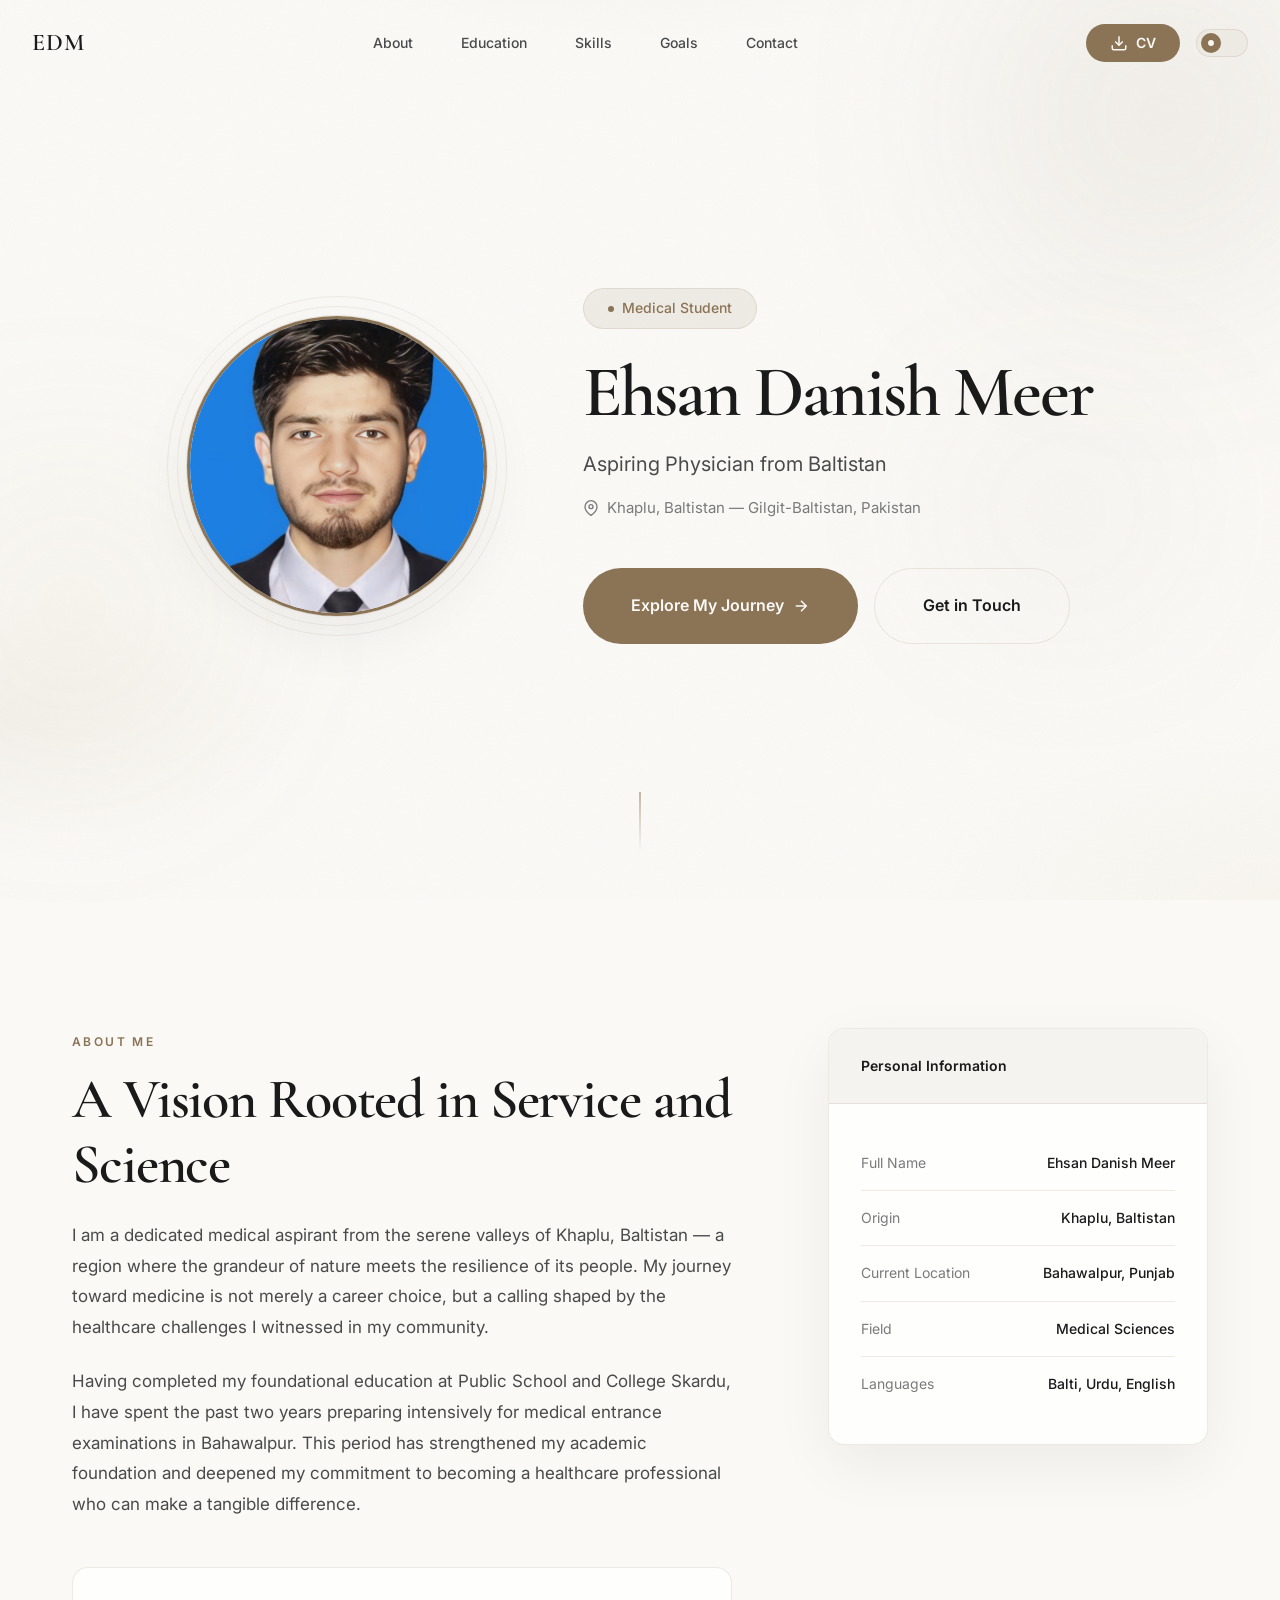
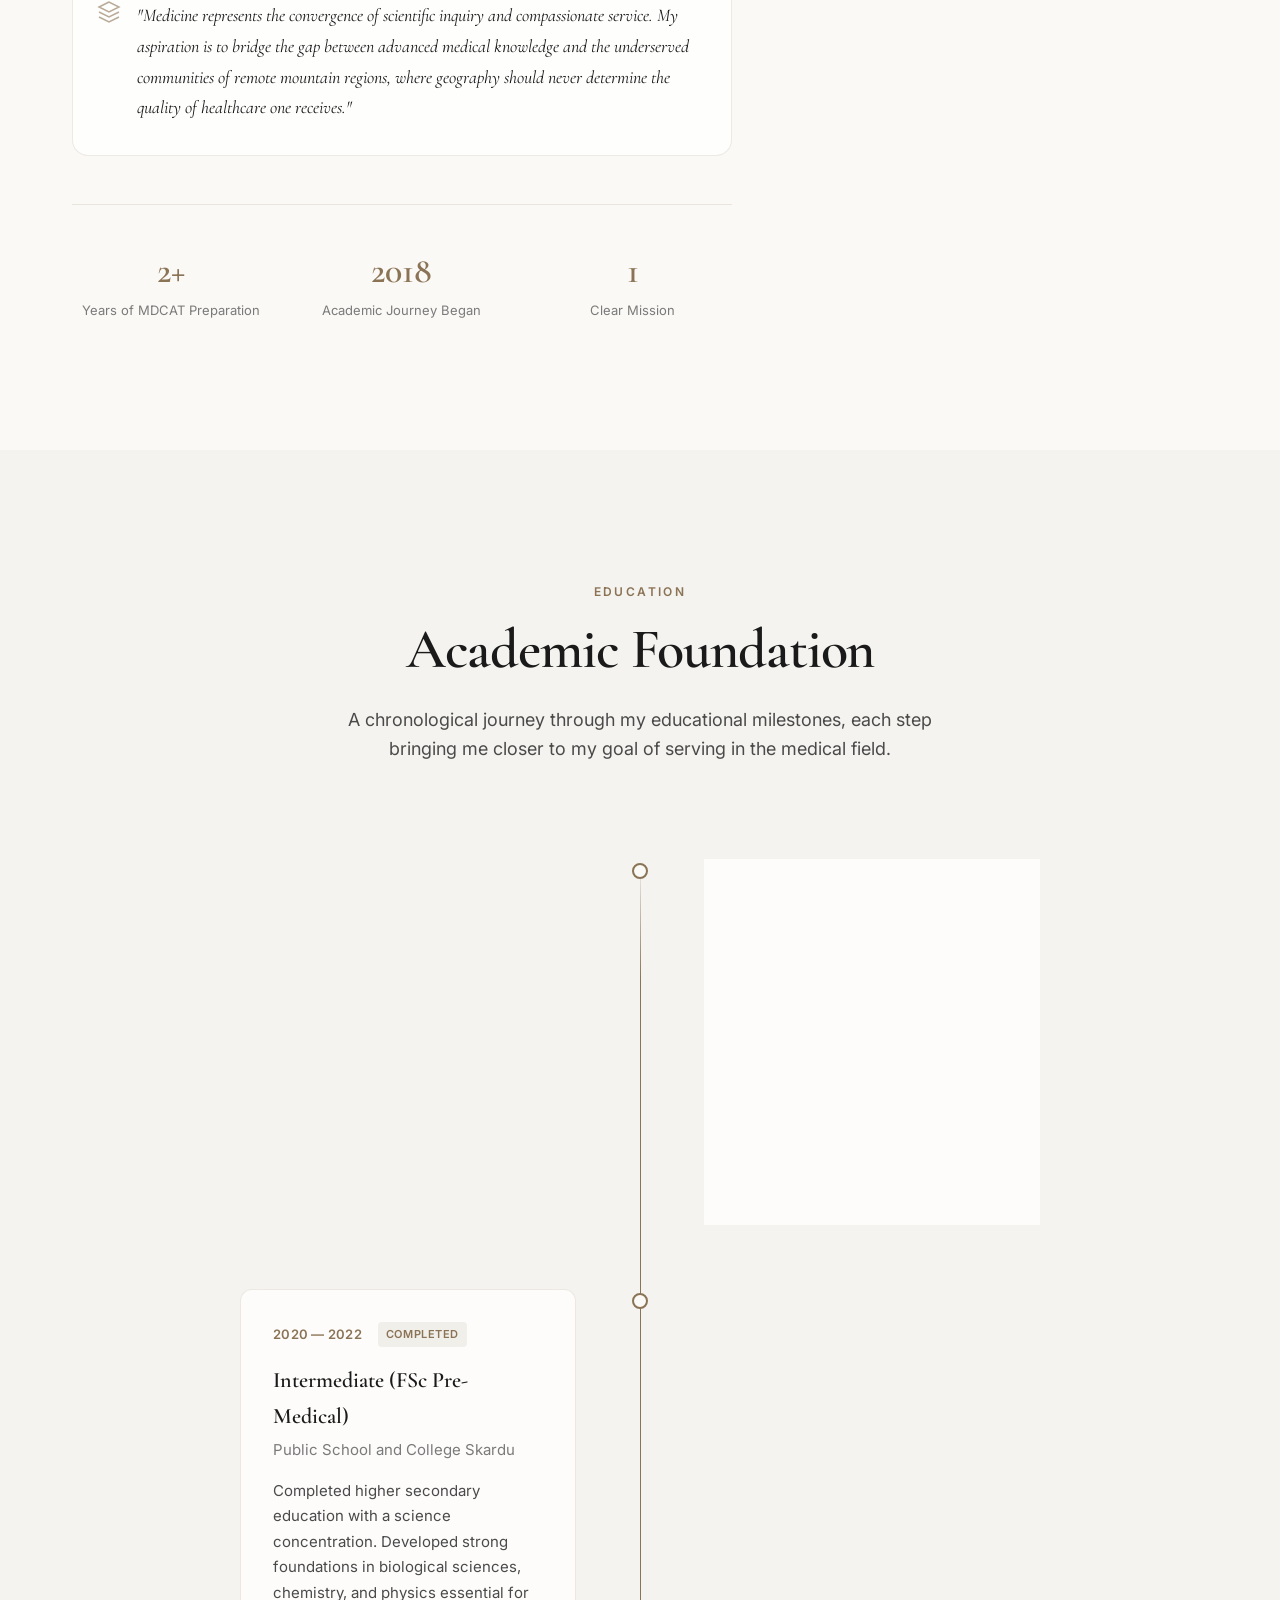
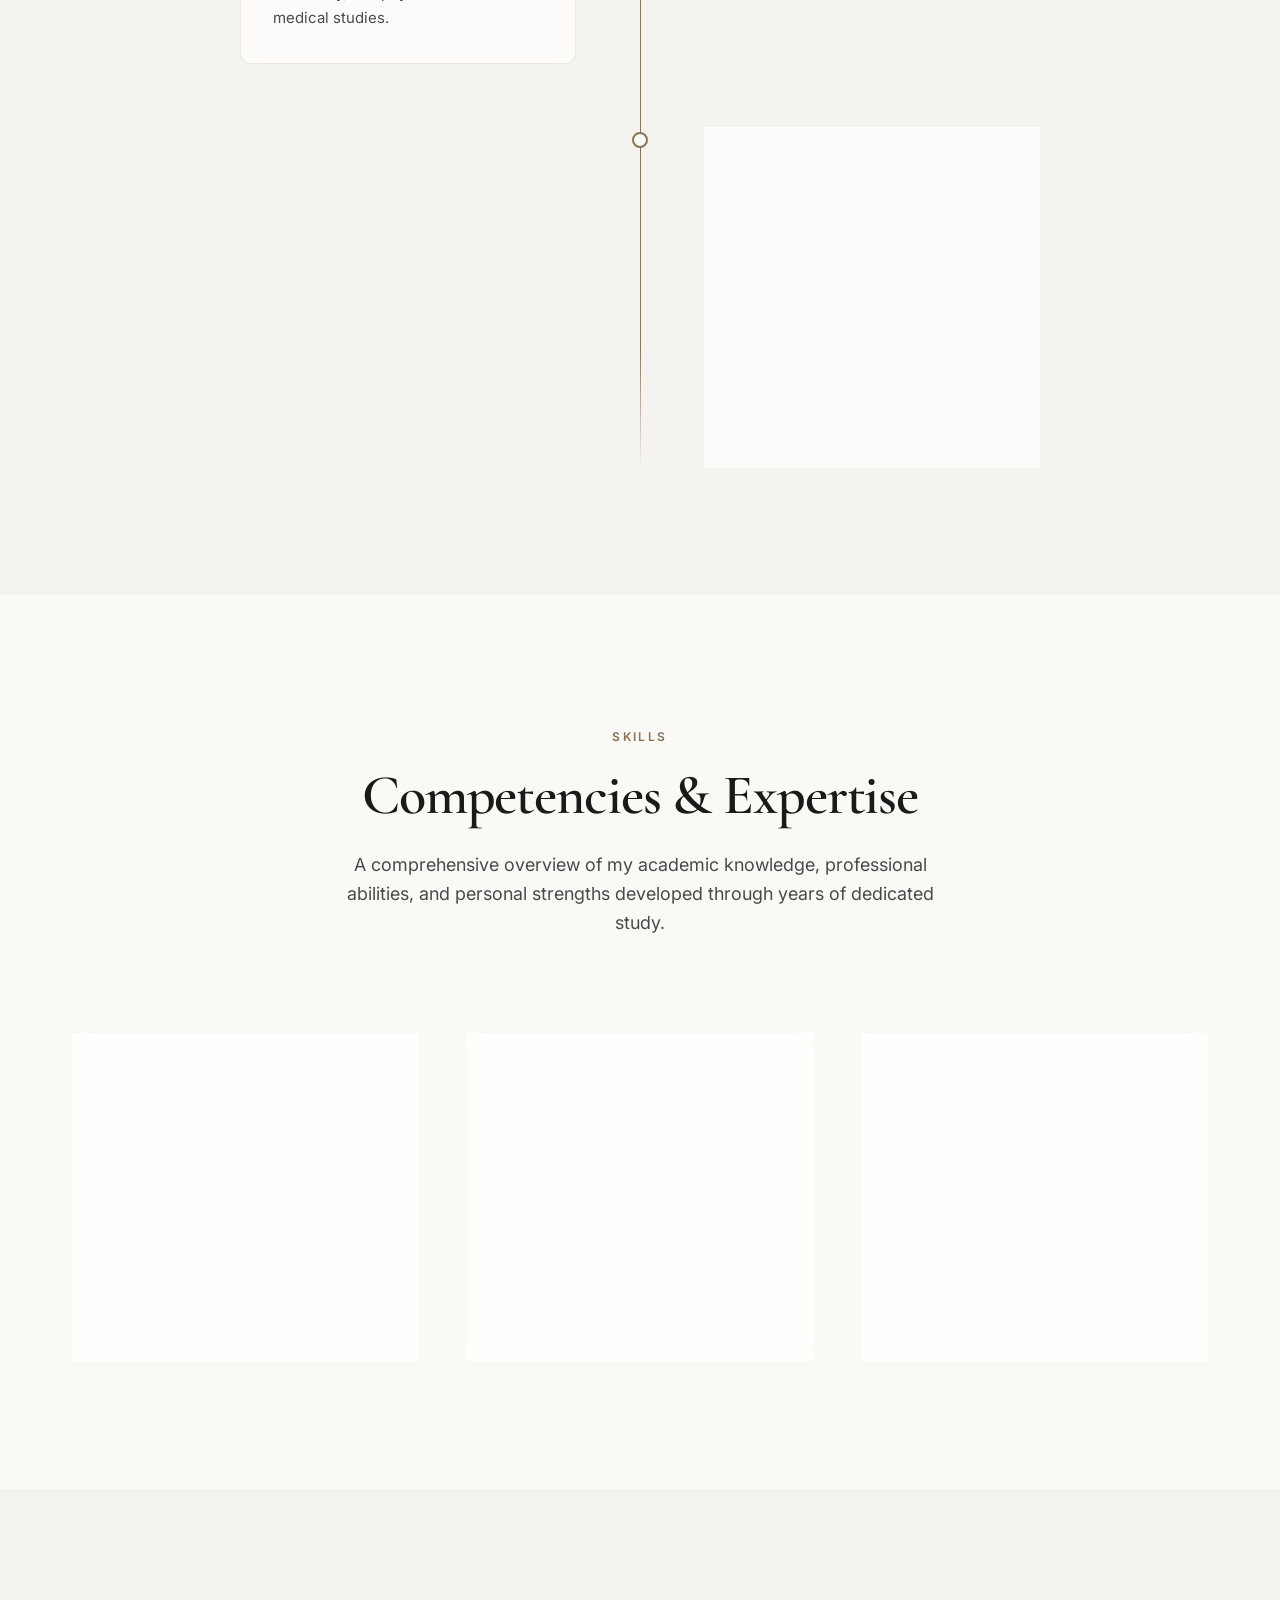
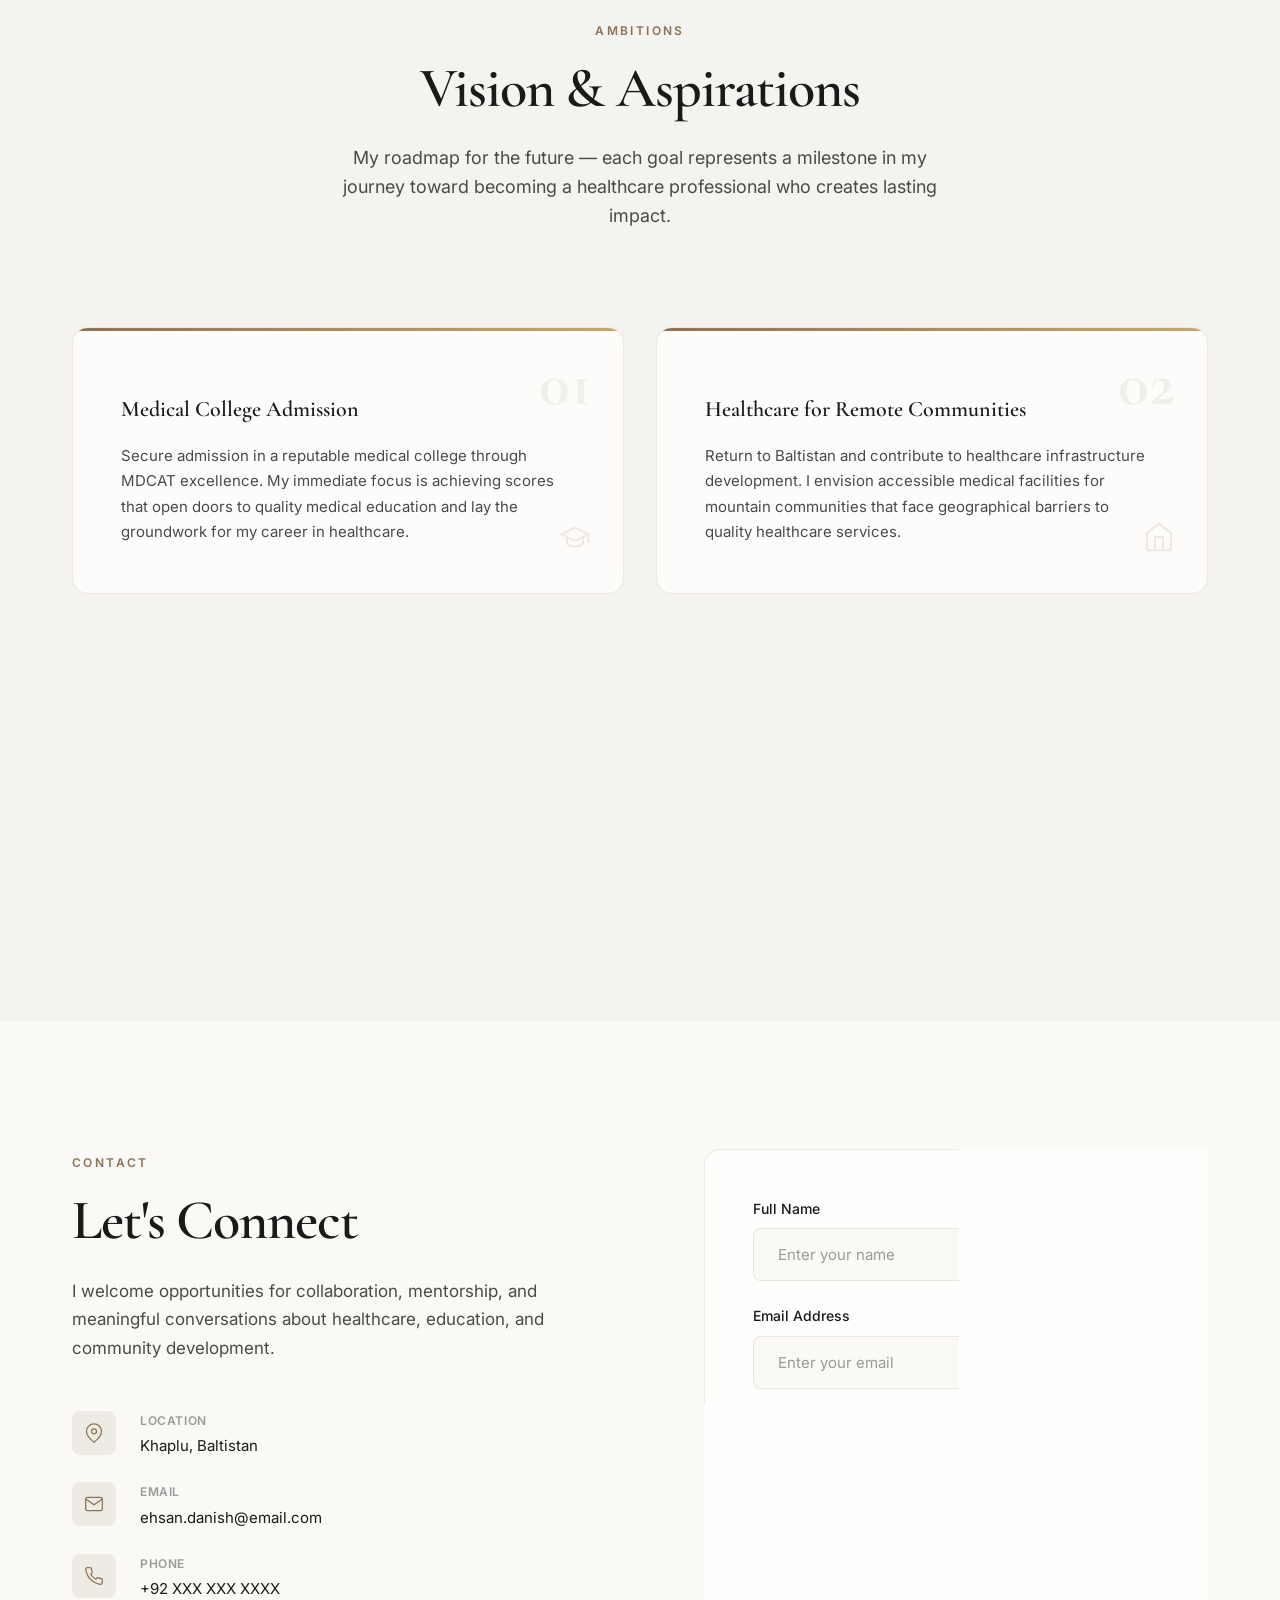
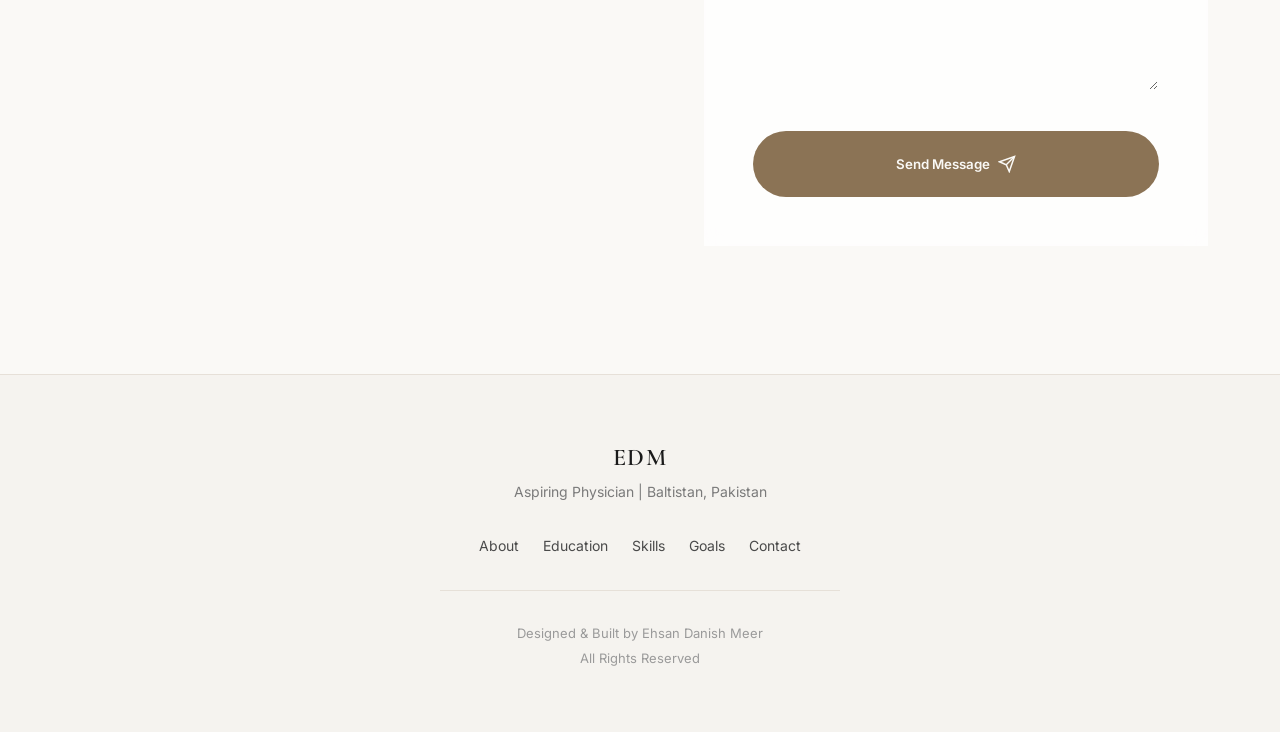
==== index.html @ 880014e5 "first commit" ====
<!DOCTYPE html>
<html lang="en">
<head>
    <meta charset="UTF-8">
    <meta name="viewport" content="width=device-width, initial-scale=1.0">
    <title>Ehsan Danish Meer | Medical Student Portfolio</title>
    <meta name="description" content="Portfolio of Ehsan Danish Meer - Medical Student from Baltistan pursuing excellence in healthcare education.">
    <link rel="preconnect" href="https://fonts.googleapis.com">
    <link rel="preconnect" href="https://fonts.gstatic.com" crossorigin>
    <link href="https://fonts.googleapis.com/css2?family=Cormorant+Garamond:ital,wght@0,400;0,500;0,600;0,700;1,400&family=Inter:wght@300;400;500;600;700&display=swap" rel="stylesheet">
    <link rel="stylesheet" href="styles.css">
</head>
<body>
    <!-- Background Layers -->
    <div class="background-container">
        <div class="pearl-gradient"></div>
        <div class="orb orb-1"></div>
        <div class="orb orb-2"></div>
        <div class="orb orb-3"></div>
        <div class="noise-overlay"></div>
    </div>

    <!-- Navigation -->
    <nav class="navbar" id="navbar">
        <div class="nav-container">
            <a href="#hero" class="nav-logo">
                <span class="logo-text">EDM</span>
            </a>
            <div class="nav-menu" id="navMenu">
                <a href="#about" class="nav-link">About</a>
                <a href="#education" class="nav-link">Education</a>
                <a href="#skills" class="nav-link">Skills</a>
                <a href="#goals" class="nav-link">Goals</a>
                <a href="#contact" class="nav-link">Contact</a>
            </div>
            <div class="nav-actions">
                <a href="cv.pdf" class="btn-download" download>
                    <svg width="18" height="18" viewBox="0 0 24 24" fill="none" stroke="currentColor" stroke-width="2">
                        <path d="M21 15v4a2 2 0 0 1-2 2H5a2 2 0 0 1-2-2v-4"/>
                        <polyline points="7 10 12 15 17 10"/>
                        <line x1="12" y1="15" x2="12" y2="3"/>
                    </svg>
                    <span>CV</span>
                </a>
                <button class="theme-toggle" id="themeToggle" aria-label="Toggle theme">
                    <span class="toggle-track">
                        <span class="toggle-thumb">
                            <svg class="sun-icon" width="14" height="14" viewBox="0 0 24 24" fill="currentColor">
                                <circle cx="12" cy="12" r="5"/>
                                <path d="M12 1v2M12 21v2M4.22 4.22l1.42 1.42M18.36 18.36l1.42 1.42M1 12h2M21 12h2M4.22 19.78l1.42-1.42M18.36 5.64l1.42-1.42"/>
                            </svg>
                            <svg class="moon-icon" width="14" height="14" viewBox="0 0 24 24" fill="currentColor">
                                <path d="M21 12.79A9 9 0 1 1 11.21 3 7 7 0 0 0 21 12.79z"/>
                            </svg>
                        </span>
                    </span>
                </button>
                <button class="hamburger" id="hamburger" aria-label="Open menu">
                    <span class="hamburger-line"></span>
                    <span class="hamburger-line"></span>
                    <span class="hamburger-line"></span>
                </button>
            </div>
        </div>
    </nav>

    <!-- Mobile Menu -->
    <div class="mobile-menu" id="mobileMenu">
        <div class="mobile-menu-content">
            <a href="#about" class="mobile-link">About</a>
            <a href="#education" class="mobile-link">Education</a>
            <a href="#skills" class="mobile-link">Skills</a>
            <a href="#goals" class="mobile-link">Goals</a>
            <a href="#contact" class="mobile-link">Contact</a>
            <a href="cv.pdf" class="btn-download-mobile" download>Download CV</a>
        </div>
    </div>

    <!-- Main Content -->
    <main>
        <!-- Hero Section -->
        <section class="hero" id="hero">
            <div class="hero-container">
                <div class="hero-profile reveal">
                    <div class="profile-frame">
                        <div class="profile-image">
                            <div class="profile-placeholder">
                                <span class="profile-initials"><img src="./profile-photo.jpeg" alt=""></span>
                            </div>
                        </div>
                        <div class="profile-ring"></div>
                        <div class="profile-ring delay"></div>
                    </div>
                </div>
                <div class="hero-content">
                    <div class="hero-badge reveal">
                        <span class="badge-dot"></span>
                        Medical Student
                    </div>
                    <h1 class="hero-title reveal">
                        Ehsan Danish Meer
                    </h1>
                    <p class="hero-subtitle reveal">
                        Aspiring Physician from Baltistan
                    </p>
                    <p class="hero-location reveal">
                        <svg width="16" height="16" viewBox="0 0 24 24" fill="none" stroke="currentColor" stroke-width="2">
                            <path d="M21 10c0 7-9 13-9 13s-9-6-9-13a9 9 0 0 1 18 0z"/>
                            <circle cx="12" cy="10" r="3"/>
                        </svg>
                        Khaplu, Baltistan — Gilgit-Baltistan, Pakistan
                    </p>
                    <div class="hero-actions reveal">
                        <a href="#about" class="btn-primary">
                            Explore My Journey
                            <svg width="18" height="18" viewBox="0 0 24 24" fill="none" stroke="currentColor" stroke-width="2">
                                <path d="M5 12h14M12 5l7 7-7 7"/>
                            </svg>
                        </a>
                        <a href="#contact" class="btn-secondary">Get in Touch</a>
                    </div>
                </div>
            </div>
            <div class="scroll-indicator">
                <div class="scroll-line"></div>
            </div>
        </section>

        <!-- About Section -->
        <section class="about" id="about">
            <div class="container">
                <div class="about-grid">
                    <div class="about-content reveal">
                        <span class="section-label">About Me</span>
                        <h2 class="section-title">A Vision Rooted in Service and Science</h2>
                        <div class="about-text">
                            <p>I am a dedicated medical aspirant from the serene valleys of Khaplu, Baltistan — a region where the grandeur of nature meets the resilience of its people. My journey toward medicine is not merely a career choice, but a calling shaped by the healthcare challenges I witnessed in my community.</p>
                            <p>Having completed my foundational education at Public School and College Skardu, I have spent the past two years preparing intensively for medical entrance examinations in Bahawalpur. This period has strengthened my academic foundation and deepened my commitment to becoming a healthcare professional who can make a tangible difference.</p>
                        </div>
                        <!-- Academic Statement -->
                        <div class="academic-statement reveal">
                            <div class="statement-icon">
                                <svg width="24" height="24" viewBox="0 0 24 24" fill="none" stroke="currentColor" stroke-width="1.5">
                                    <path d="M12 2L2 7l10 5 10-5-10-5z"/>
                                    <path d="M2 17l10 5 10-5"/>
                                    <path d="M2 12l10 5 10-5"/>
                                </svg>
                            </div>
                            <blockquote>
                                "Medicine represents the convergence of scientific inquiry and compassionate service. My aspiration is to bridge the gap between advanced medical knowledge and the underserved communities of remote mountain regions, where geography should never determine the quality of healthcare one receives."
                            </blockquote>
                        </div>
                        <div class="stats-grid reveal">
                            <div class="stat-item">
                                <span class="stat-number">2+</span>
                                <span class="stat-label">Years of MDCAT Preparation</span>
                            </div>
                            <div class="stat-item">
                                <span class="stat-number">2018</span>
                                <span class="stat-label">Academic Journey Began</span>
                            </div>
                            <div class="stat-item">
                                <span class="stat-number">1</span>
                                <span class="stat-label">Clear Mission</span>
                            </div>
                        </div>
                    </div>
                    <div class="about-visual reveal">
                        <div class="visual-card">
                            <div class="card-header">
                                <span class="card-title">Personal Information</span>
                            </div>
                            <div class="card-body">
                                <div class="info-row">
                                    <span class="info-label">Full Name</span>
                                    <span class="info-value">Ehsan Danish Meer</span>
                                </div>
                                <div class="info-row">
                                    <span class="info-label">Origin</span>
                                    <span class="info-value">Khaplu, Baltistan</span>
                                </div>
                                <div class="info-row">
                                    <span class="info-label">Current Location</span>
                                    <span class="info-value">Bahawalpur, Punjab</span>
                                </div>
                                <div class="info-row">
                                    <span class="info-label">Field</span>
                                    <span class="info-value">Medical Sciences</span>
                                </div>
                                <div class="info-row">
                                    <span class="info-label">Languages</span>
                                    <span class="info-value">Balti, Urdu, English</span>
                                </div>
                            </div>
                        </div>
                    </div>
                </div>
            </div>
        </section>

        <!-- Education Section -->
        <section class="education" id="education">
            <div class="container">
                <div class="section-header reveal">
                    <span class="section-label">Education</span>
                    <h2 class="section-title">Academic Foundation</h2>
                    <p class="section-desc">A chronological journey through my educational milestones, each step bringing me closer to my goal of serving in the medical field.</p>
                </div>
                <div class="timeline">
                    <div class="timeline-line"></div>
                    
                    <div class="timeline-item reveal" data-index="0">
                        <div class="timeline-marker"></div>
                        <div class="timeline-content">
                            <div class="timeline-header">
                                <span class="timeline-year">2022 — Present</span>
                                <span class="timeline-status current">In Progress</span>
                            </div>
                            <h3 class="timeline-title">MDCAT Preparation</h3>
                            <p class="timeline-institution">Bahawalpur, Punjab</p>
                            <p class="timeline-desc">Devoted to rigorous preparation for the Medical and Dental College Admission Test. Focused on mastering Biology, Chemistry, Physics, and English to secure admission in a reputable medical institution.</p>
                        </div>
                    </div>
                    
                    <div class="timeline-item reveal" data-index="1">
                        <div class="timeline-marker"></div>
                        <div class="timeline-content">
                            <div class="timeline-header">
                                <span class="timeline-year">2020 — 2022</span>
                                <span class="timeline-status">Completed</span>
                            </div>
                            <h3 class="timeline-title">Intermediate (FSc Pre-Medical)</h3>
                            <p class="timeline-institution">Public School and College Skardu</p>
                            <p class="timeline-desc">Completed higher secondary education with a science concentration. Developed strong foundations in biological sciences, chemistry, and physics essential for medical studies.</p>
                        </div>
                    </div>
                    
                    <div class="timeline-item reveal" data-index="2">
                        <div class="timeline-marker"></div>
                        <div class="timeline-content">
                            <div class="timeline-header">
                                <span class="timeline-year">2018 — 2020</span>
                                <span class="timeline-status">Completed</span>
                            </div>
                            <h3 class="timeline-title">Matriculation (SSC Science)</h3>
                            <p class="timeline-institution">Public School and College Skardu</p>
                            <p class="timeline-desc">Completed secondary education with distinction in science subjects. This period marked the beginning of my passion for medical sciences, inspired by the unique healthcare landscape of my homeland.</p>
                        </div>
                    </div>
                </div>
            </div>
        </section>

        <!-- Skills Section -->
        <section class="skills" id="skills">
            <div class="container">
                <div class="section-header reveal">
                    <span class="section-label">Skills</span>
                    <h2 class="section-title">Competencies & Expertise</h2>
                    <p class="section-desc">A comprehensive overview of my academic knowledge, professional abilities, and personal strengths developed through years of dedicated study.</p>
                </div>
                
                <div class="skills-grid">
                    <div class="skill-category reveal">
                        <h3 class="category-title">
                            <span class="category-icon">
                                <svg width="20" height="20" viewBox="0 0 24 24" fill="none" stroke="currentColor" stroke-width="1.5">
                                    <path d="M22 12h-4l-3 9L9 3l-3 9H2"/>
                                </svg>
                            </span>
                            Medical Sciences
                        </h3>
                        <div class="skill-list">
                            <div class="skill-item">
                                <div class="skill-header">
                                    <span class="skill-name">Biology & Life Sciences</span>
                                    <span class="skill-percent">92%</span>
                                </div>
                                <div class="skill-bar">
                                    <div class="skill-progress" data-progress="92"></div>
                                </div>
                            </div>
                            <div class="skill-item">
                                <div class="skill-header">
                                    <span class="skill-name">Chemistry (Organic & Inorganic)</span>
                                    <span class="skill-percent">88%</span>
                                </div>
                                <div class="skill-bar">
                                    <div class="skill-progress" data-progress="88"></div>
                                </div>
                            </div>
                            <div class="skill-item">
                                <div class="skill-header">
                                    <span class="skill-name">Physics Fundamentals</span>
                                    <span class="skill-percent">82%</span>
                                </div>
                                <div class="skill-bar">
                                    <div class="skill-progress" data-progress="82"></div>
                                </div>
                            </div>
                        </div>
                    </div>
                    
                    <div class="skill-category reveal">
                        <h3 class="category-title">
                            <span class="category-icon">
                                <svg width="20" height="20" viewBox="0 0 24 24" fill="none" stroke="currentColor" stroke-width="1.5">
                                    <circle cx="12" cy="12" r="10"/>
                                    <path d="M12 6v6l4 2"/>
                                </svg>
                            </span>
                            Professional Skills
                        </h3>
                        <div class="skill-list">
                            <div class="skill-item">
                                <div class="skill-header">
                                    <span class="skill-name">Critical Thinking & Analysis</span>
                                    <span class="skill-percent">95%</span>
                                </div>
                                <div class="skill-bar">
                                    <div class="skill-progress" data-progress="95"></div>
                                </div>
                            </div>
                            <div class="skill-item">
                                <div class="skill-header">
                                    <span class="skill-name">Problem Solving</span>
                                    <span class="skill-percent">90%</span>
                                </div>
                                <div class="skill-bar">
                                    <div class="skill-progress" data-progress="90"></div>
                                </div>
                            </div>
                            <div class="skill-item">
                                <div class="skill-header">
                                    <span class="skill-name">Research & Documentation</span>
                                    <span class="skill-percent">85%</span>
                                </div>
                                <div class="skill-bar">
                                    <div class="skill-progress" data-progress="85"></div>
                                </div>
                            </div>
                        </div>
                    </div>
                    
                    <div class="skill-category reveal">
                        <h3 class="category-title">
                            <span class="category-icon">
                                <svg width="20" height="20" viewBox="0 0 24 24" fill="none" stroke="currentColor" stroke-width="1.5">
                                    <circle cx="12" cy="12" r="10"/>
                                    <line x1="2" y1="12" x2="22" y2="12"/>
                                    <path d="M12 2a15.3 15.3 0 0 1 4 10 15.3 15.3 0 0 1-4 10 15.3 15.3 0 0 1-4-10 15.3 15.3 0 0 1 4-10z"/>
                                </svg>
                            </span>
                            Languages
                        </h3>
                        <div class="skill-list">
                            <div class="skill-item">
                                <div class="skill-header">
                                    <span class="skill-name">Balti (Native)</span>
                                    <span class="skill-percent">100%</span>
                                </div>
                                <div class="skill-bar">
                                    <div class="skill-progress" data-progress="100"></div>
                                </div>
                            </div>
                            <div class="skill-item">
                                <div class="skill-header">
                                    <span class="skill-name">Urdu (Fluent)</span>
                                    <span class="skill-percent">95%</span>
                                </div>
                                <div class="skill-bar">
                                    <div class="skill-progress" data-progress="95"></div>
                                </div>
                            </div>
                            <div class="skill-item">
                                <div class="skill-header">
                                    <span class="skill-name">English (Professional)</span>
                                    <span class="skill-percent">85%</span>
                                </div>
                                <div class="skill-bar">
                                    <div class="skill-progress" data-progress="85"></div>
                                </div>
                            </div>
                        </div>
                    </div>
                </div>
            </div>
        </section>

        <!-- Goals Section -->
        <section class="goals" id="goals">
            <div class="container">
                <div class="section-header reveal">
                    <span class="section-label">Ambitions</span>
                    <h2 class="section-title">Vision & Aspirations</h2>
                    <p class="section-desc">My roadmap for the future — each goal represents a milestone in my journey toward becoming a healthcare professional who creates lasting impact.</p>
                </div>
                
                <div class="goals-grid">
                    <div class="goal-card reveal">
                        <div class="goal-number">01</div>
                        <div class="goal-content">
                            <h3 class="goal-title">Medical College Admission</h3>
                            <p class="goal-desc">Secure admission in a reputable medical college through MDCAT excellence. My immediate focus is achieving scores that open doors to quality medical education and lay the groundwork for my career in healthcare.</p>
                        </div>
                        <div class="goal-icon">
                            <svg width="32" height="32" viewBox="0 0 24 24" fill="none" stroke="currentColor" stroke-width="1.5">
                                <path d="M22 10v6M2 10l10-5 10 5-10 5z"/>
                                <path d="M6 12v5c3 3 9 3 12 0v-5"/>
                            </svg>
                        </div>
                    </div>
                    
                    <div class="goal-card reveal">
                        <div class="goal-number">02</div>
                        <div class="goal-content">
                            <h3 class="goal-title">Healthcare for Remote Communities</h3>
                            <p class="goal-desc">Return to Baltistan and contribute to healthcare infrastructure development. I envision accessible medical facilities for mountain communities that face geographical barriers to quality healthcare services.</p>
                        </div>
                        <div class="goal-icon">
                            <svg width="32" height="32" viewBox="0 0 24 24" fill="none" stroke="currentColor" stroke-width="1.5">
                                <path d="M3 9l9-7 9 7v11a2 2 0 0 1-2 2H5a2 2 0 0 1-2-2z"/>
                                <polyline points="9 22 9 12 15 12 15 22"/>
                            </svg>
                        </div>
                    </div>
                    
                    <div class="goal-card reveal">
                        <div class="goal-number">03</div>
                        <div class="goal-content">
                            <h3 class="goal-title">Specialization in Medicine</h3>
                            <p class="goal-desc">Pursue specialization in a field addressing high-altitude health challenges. I aim to develop expertise that addresses the unique medical needs of populations living in extreme geographical conditions.</p>
                        </div>
                        <div class="goal-icon">
                            <svg width="32" height="32" viewBox="0 0 24 24" fill="none" stroke="currentColor" stroke-width="1.5">
                                <path d="M12 2v4M12 18v4M4.93 4.93l2.83 2.83M16.24 16.24l2.83 2.83M2 12h4M18 12h4M4.93 19.07l2.83-2.83M16.24 7.76l2.83-2.83"/>
                            </svg>
                        </div>
                    </div>
                    
                    <div class="goal-card reveal">
                        <div class="goal-number">04</div>
                        <div class="goal-content">
                            <h3 class="goal-title">Mentorship & Education</h3>
                            <p class="goal-desc">Inspire and mentor students from remote regions to pursue careers in healthcare. Creating pathways for the next generation of medical professionals from underserved areas is integral to my vision.</p>
                        </div>
                        <div class="goal-icon">
                            <svg width="32" height="32" viewBox="0 0 24 24" fill="none" stroke="currentColor" stroke-width="1.5">
                                <path d="M17 21v-2a4 4 0 0 0-4-4H5a4 4 0 0 0-4 4v2"/>
                                <circle cx="9" cy="7" r="4"/>
                                <path d="M23 21v-2a4 4 0 0 0-3-3.87"/>
                                <path d="M16 3.13a4 4 0 0 1 0 7.75"/>
                            </svg>
                        </div>
                    </div>
                </div>
            </div>
        </section>

        <!-- Contact Section -->
        <section class="contact" id="contact">
            <div class="container">
                <div class="contact-wrapper">
                    <div class="contact-info reveal">
                        <span class="section-label">Contact</span>
                        <h2 class="section-title">Let's Connect</h2>
                        <p class="contact-desc">I welcome opportunities for collaboration, mentorship, and meaningful conversations about healthcare, education, and community development.</p>
                        
                        <div class="contact-details">
                            <div class="contact-item">
                                <div class="contact-icon">
                                    <svg width="20" height="20" viewBox="0 0 24 24" fill="none" stroke="currentColor" stroke-width="1.5">
                                        <path d="M21 10c0 7-9 13-9 13s-9-6-9-13a9 9 0 0 1 18 0z"/>
                                        <circle cx="12" cy="10" r="3"/>
                                    </svg>
                                </div>
                                <div class="contact-text">
                                    <span class="contact-label">Location</span>
                                    <span class="contact-value">Khaplu, Baltistan</span>
                                </div>
                            </div>
                            <div class="contact-item">
                                <div class="contact-icon">
                                    <svg width="20" height="20" viewBox="0 0 24 24" fill="none" stroke="currentColor" stroke-width="1.5">
                                        <path d="M4 4h16c1.1 0 2 .9 2 2v12c0 1.1-.9 2-2 2H4c-1.1 0-2-.9-2-2V6c0-1.1.9-2 2-2z"/>
                                        <polyline points="22,6 12,13 2,6"/>
                                    </svg>
                                </div>
                                <div class="contact-text">
                                    <span class="contact-label">Email</span>
                                    <span class="contact-value">ehsan.danish@email.com</span>
                                </div>
                            </div>
                            <div class="contact-item">
                                <div class="contact-icon">
                                    <svg width="20" height="20" viewBox="0 0 24 24" fill="none" stroke="currentColor" stroke-width="1.5">
                                        <path d="M22 16.92v3a2 2 0 0 1-2.18 2 19.79 19.79 0 0 1-8.63-3.07 19.5 19.5 0 0 1-6-6 19.79 19.79 0 0 1-3.07-8.67A2 2 0 0 1 4.11 2h3a2 2 0 0 1 2 1.72 12.84 12.84 0 0 0 .7 2.81 2 2 0 0 1-.45 2.11L8.09 9.91a16 16 0 0 0 6 6l1.27-1.27a2 2 0 0 1 2.11-.45 12.84 12.84 0 0 0 2.81.7A2 2 0 0 1 22 16.92z"/>
                                    </svg>
                                </div>
                                <div class="contact-text">
                                    <span class="contact-label">Phone</span>
                                    <span class="contact-value">+92 XXX XXX XXXX</span>
                                </div>
                            </div>
                        </div>
                    </div>
                    
                    <div class="contact-form-wrapper reveal">
                        <form class="contact-form" id="contactForm">
                            <div class="form-group">
                                <label class="form-label" for="name">Full Name</label>
                                <input type="text" id="name" name="name" class="form-input" placeholder="Enter your name" required>
                            </div>
                            <div class="form-group">
                                <label class="form-label" for="email">Email Address</label>
                                <input type="email" id="email" name="email" class="form-input" placeholder="Enter your email" required>
                            </div>
                            <div class="form-group">
                                <label class="form-label" for="subject">Subject</label>
                                <input type="text" id="subject" name="subject" class="form-input" placeholder="What's this about?">
                            </div>
                            <div class="form-group">
                                <label class="form-label" for="message">Message</label>
                                <textarea id="message" name="message" class="form-input form-textarea" placeholder="Write your message here..." required></textarea>
                            </div>
                            <button type="submit" class="btn-submit">
                                <span>Send Message</span>
                                <svg width="18" height="18" viewBox="0 0 24 24" fill="none" stroke="currentColor" stroke-width="2">
                                    <line x1="22" y1="2" x2="11" y2="13"/>
                                    <polygon points="22 2 15 22 11 13 2 9 22 2"/>
                                </svg>
                            </button>
                        </form>
                    </div>
                </div>
            </div>
        </section>
    </main>

    <!-- Footer -->
    <footer class="footer">
        <div class="container">
            <div class="footer-content">
                <div class="footer-brand">
                    <span class="footer-logo">EDM</span>
                    <p class="footer-tagline">Aspiring Physician | Baltistan, Pakistan</p>
                </div>
                <div class="footer-links">
                    <a href="#about">About</a>
                    <a href="#education">Education</a>
                    <a href="#skills">Skills</a>
                    <a href="#goals">Goals</a>
                    <a href="#contact">Contact</a>
                </div>
                <div class="footer-bottom">
                    <p class="copyright">Designed & Built by Ehsan Danish Meer</p>
                    <p class="copyright">All Rights Reserved</p>
                </div>
            </div>
        </div>
    </footer>

    <script src="script.js"></script>
</body>
</html>
---- styles.css ----
/* ========================================
   CSS Custom Properties & Theme
   ======================================== */
:root {
    /* Light Theme Colors */
    --bg-primary: #FAF9F6;
    --bg-secondary: #F5F3EF;
    --bg-tertiary: #EDEAE4;
    --fg-primary: #1A1A1A;
    --fg-secondary: #4A4A4A;
    --fg-tertiary: #7A7A7A;
    --fg-muted: #9A9A9A;
    --accent-primary: #8B7355;
    --accent-secondary: #A68B5B;
    --accent-tertiary: #C4A96B;
    --accent-light: rgba(139, 115, 85, 0.1);
    --accent-glow: rgba(139, 115, 85, 0.25);
    --card-bg: rgba(255, 255, 255, 0.75);
    --card-border: rgba(139, 115, 85, 0.15);
    --card-shadow: rgba(0, 0, 0, 0.06);
    --overlay: rgba(250, 249, 246, 0.95);
    --glass: rgba(255, 255, 255, 0.6);
    
    /* Spacing Scale */
    --space-xs: 0.25rem;
    --space-sm: 0.5rem;
    --space-md: 1rem;
    --space-lg: 1.5rem;
    --space-xl: 2rem;
    --space-2xl: 3rem;
    --space-3xl: 4rem;
    --space-4xl: 6rem;
    --space-5xl: 8rem;
    
    /* Typography */
    --font-display: 'Cormorant Garamond', Georgia, serif;
    --font-body: 'Inter', -apple-system, BlinkMacSystemFont, sans-serif;
    
    /* Transitions */
    --transition-fast: 150ms ease;
    --transition-base: 250ms ease;
    --transition-slow: 400ms ease;
    --transition-slower: 600ms cubic-bezier(0.16, 1, 0.3, 1);
    
    /* Border Radius */
    --radius-sm: 4px;
    --radius-md: 8px;
    --radius-lg: 12px;
    --radius-xl: 16px;
    --radius-2xl: 24px;
    --radius-full: 9999px;
}

[data-theme="dark"] {
    --bg-primary: #0F0F0F;
    --bg-secondary: #161616;
    --bg-tertiary: #1E1E1E;
    --fg-primary: #F5F5F0;
    --fg-secondary: #C5C5C0;
    --fg-tertiary: #9A9A95;
    --fg-muted: #6A6A65;
    --accent-primary: #C4A96B;
    --accent-secondary: #D4B97B;
    --accent-tertiary: #E4C98B;
    --accent-light: rgba(196, 169, 107, 0.1);
    --accent-glow: rgba(196, 169, 107, 0.25);
    --card-bg: rgba(30, 30, 30, 0.8);
    --card-border: rgba(196, 169, 107, 0.2);
    --card-shadow: rgba(0, 0, 0, 0.3);
    --overlay: rgba(15, 15, 15, 0.98);
    --glass: rgba(30, 30, 30, 0.7);
}

/* ========================================
   Reset & Base Styles
   ======================================== */
*, *::before, *::after {
    margin: 0;
    padding: 0;
    box-sizing: border-box;
}

html {
    scroll-behavior: smooth;
    -webkit-font-smoothing: antialiased;
    -moz-osx-font-smoothing: grayscale;
}

body {
    font-family: var(--font-body);
    font-size: 16px;
    line-height: 1.6;
    color: var(--fg-primary);
    background: var(--bg-primary);
    overflow-x: hidden;
    transition: background-color var(--transition-slow), color var(--transition-slow);
}

img {
    max-width: 100%;
    height: auto;
    display: block;
}

a {
    text-decoration: none;
    color: inherit;
    transition: color var(--transition-base);
}

button {
    font-family: inherit;
    cursor: pointer;
    border: none;
    background: none;
}

input, textarea {
    font-family: inherit;
    font-size: inherit;
}

/* ========================================
   Background & Effects
   ======================================== */
.background-container {
    position: fixed;
    inset: 0;
    z-index: -10;
    pointer-events: none;
}

.pearl-gradient {
    position: absolute;
    inset: 0;
    background: 
        radial-gradient(ellipse 80% 50% at 50% -20%, rgba(139, 115, 85, 0.08) 0%, transparent 50%),
        radial-gradient(ellipse 60% 40% at 100% 100%, rgba(196, 169, 107, 0.06) 0%, transparent 50%),
        radial-gradient(ellipse 50% 30% at 0% 80%, rgba(139, 115, 85, 0.05) 0%, transparent 50%),
        var(--bg-primary);
    transition: background var(--transition-slow);
}

[data-theme="dark"] .pearl-gradient {
    background: 
        radial-gradient(ellipse 80% 50% at 50% -20%, rgba(196, 169, 107, 0.1) 0%, transparent 50%),
        radial-gradient(ellipse 60% 40% at 100% 100%, rgba(196, 169, 107, 0.08) 0%, transparent 50%),
        radial-gradient(ellipse 50% 30% at 0% 80%, rgba(196, 169, 107, 0.06) 0%, transparent 50%),
        var(--bg-primary);
}

.orb {
    position: absolute;
    border-radius: 50%;
    filter: blur(100px);
    opacity: 0.5;
    animation: orbFloat 25s ease-in-out infinite;
}

.orb-1 {
    width: 500px;
    height: 500px;
    background: radial-gradient(circle, rgba(139, 115, 85, 0.3) 0%, transparent 70%);
    top: -15%;
    right: -10%;
    animation-delay: 0s;
}

.orb-2 {
    width: 400px;
    height: 400px;
    background: radial-gradient(circle, rgba(196, 169, 107, 0.25) 0%, transparent 70%);
    bottom: 10%;
    left: -10%;
    animation-delay: -8s;
}

.orb-3 {
    width: 300px;
    height: 300px;
    background: radial-gradient(circle, rgba(139, 115, 85, 0.2) 0%, transparent 70%);
    top: 40%;
    right: 5%;
    animation-delay: -16s;
}

@keyframes orbFloat {
    0%, 100% { transform: translate(0, 0) scale(1); }
    25% { transform: translate(40px, -40px) scale(1.05); }
    50% { transform: translate(-30px, 30px) scale(0.95); }
    75% { transform: translate(25px, 40px) scale(1.02); }
}

.noise-overlay {
    position: absolute;
    inset: 0;
    opacity: 0.025;
    background-image: url("data:image/svg+xml,%3Csvg viewBox='0 0 512 512' xmlns='http://www.w3.org/2000/svg'%3E%3Cfilter id='noise'%3E%3CfeTurbulence type='fractalNoise' baseFrequency='0.8' numOctaves='4' stitchTiles='stitch'/%3E%3C/filter%3E%3Crect width='100%25' height='100%25' filter='url(%23noise)'/%3E%3C/svg%3E");
}

/* ========================================
   Navigation
   ======================================== */
.navbar {
    position: fixed;
    top: 0;
    left: 0;
    right: 0;
    z-index: 1000;
    padding: var(--space-lg) var(--space-xl);
    transition: all var(--transition-base);
}

.navbar.scrolled {
    padding: var(--space-md) var(--space-xl);
    background: var(--glass);
    backdrop-filter: blur(20px);
    -webkit-backdrop-filter: blur(20px);
    border-bottom: 1px solid var(--card-border);
}

.nav-container {
    max-width: 1400px;
    margin: 0 auto;
    display: flex;
    align-items: center;
    justify-content: space-between;
}

.nav-logo {
    display: flex;
    align-items: center;
}

.logo-text {
    font-family: var(--font-display);
    font-size: 1.5rem;
    font-weight: 600;
    letter-spacing: 0.05em;
    color: var(--fg-primary);
}

.nav-menu {
    display: none;
    align-items: center;
    gap: var(--space-2xl);
}

@media (min-width: 768px) {
    .nav-menu {
        display: flex;
    }
}

.nav-link {
    font-size: 0.875rem;
    font-weight: 500;
    color: var(--fg-secondary);
    position: relative;
    padding: var(--space-sm) 0;
}

.nav-link::after {
    content: '';
    position: absolute;
    bottom: 0;
    left: 0;
    width: 0;
    height: 1px;
    background: var(--accent-primary);
    transition: width var(--transition-base);
}

.nav-link:hover {
    color: var(--fg-primary);
}

.nav-link:hover::after {
    width: 100%;
}

.nav-actions {
    display: flex;
    align-items: center;
    gap: var(--space-md);
}

.btn-download {
    display: none;
    align-items: center;
    gap: var(--space-sm);
    padding: var(--space-sm) var(--space-lg);
    background: var(--accent-primary);
    color: var(--bg-primary);
    font-size: 0.875rem;
    font-weight: 600;
    border-radius: var(--radius-full);
    transition: all var(--transition-base);
}

@media (min-width: 640px) {
    .btn-download {
        display: flex;
    }
}

.btn-download:hover {
    background: var(--accent-secondary);
    transform: translateY(-1px);
    box-shadow: 0 8px 24px var(--accent-glow);
}

.theme-toggle {
    padding: 0;
    background: transparent;
}

.toggle-track {
    display: flex;
    align-items: center;
    justify-content: space-between;
    width: 52px;
    height: 28px;
    padding: 3px;
    background: var(--bg-tertiary);
    border-radius: var(--radius-full);
    border: 1px solid var(--card-border);
    position: relative;
    transition: background var(--transition-base);
}

.toggle-thumb {
    position: absolute;
    width: 20px;
    height: 20px;
    background: var(--accent-primary);
    border-radius: 50%;
    display: flex;
    align-items: center;
    justify-content: center;
    transition: transform var(--transition-base);
    left: 4px;
}

[data-theme="dark"] .toggle-thumb {
    transform: translateX(24px);
}

.toggle-thumb .sun-icon,
.toggle-thumb .moon-icon {
    position: absolute;
    color: var(--bg-primary);
}

.toggle-thumb .sun-icon {
    opacity: 1;
}

.toggle-thumb .moon-icon {
    opacity: 0;
}

[data-theme="dark"] .toggle-thumb .sun-icon {
    opacity: 0;
}

[data-theme="dark"] .toggle-thumb .moon-icon {
    opacity: 1;
}

.hamburger {
    display: flex;
    flex-direction: column;
    gap: 5px;
    padding: var(--space-sm);
}

@media (min-width: 768px) {
    .hamburger {
        display: none;
    }
}

.hamburger-line {
    width: 20px;
    height: 2px;
    background: var(--fg-primary);
    border-radius: 1px;
    transition: all var(--transition-base);
}

.hamburger.active .hamburger-line:nth-child(1) {
    transform: rotate(45deg) translate(5px, 5px);
}

.hamburger.active .hamburger-line:nth-child(2) {
    opacity: 0;
}

.hamburger.active .hamburger-line:nth-child(3) {
    transform: rotate(-45deg) translate(5px, -5px);
}

/* Mobile Menu */
.mobile-menu {
    position: fixed;
    inset: 0;
    z-index: 999;
    background: var(--overlay);
    backdrop-filter: blur(20px);
    -webkit-backdrop-filter: blur(20px);
    opacity: 0;
    visibility: hidden;
    transition: all var(--transition-base);
}

.mobile-menu.active {
    opacity: 1;
    visibility: visible;
}

.mobile-menu-content {
    display: flex;
    flex-direction: column;
    align-items: center;
    justify-content: center;
    height: 100%;
    gap: var(--space-xl);
}

.mobile-link {
    font-family: var(--font-display);
    font-size: 2rem;
    font-weight: 500;
    color: var(--fg-primary);
    transition: color var(--transition-base);
}

.mobile-link:hover {
    color: var(--accent-primary);
}

.btn-download-mobile {
    padding: var(--space-md) var(--space-2xl);
    background: var(--accent-primary);
    color: var(--bg-primary);
    font-weight: 600;
    border-radius: var(--radius-full);
    margin-top: var(--space-lg);
}

/* ========================================
   Container & Layout
   ======================================== */
.container {
    max-width: 1200px;
    margin: 0 auto;
    padding: 0 var(--space-xl);
}

/* ========================================
   Section Styles
   ======================================== */
.section-label {
    display: inline-block;
    font-size: 0.75rem;
    font-weight: 600;
    letter-spacing: 0.2em;
    text-transform: uppercase;
    color: var(--accent-primary);
    margin-bottom: var(--space-md);
}

.section-title {
    font-family: var(--font-display);
    font-size: clamp(2.25rem, 5vw, 3.5rem);
    font-weight: 600;
    line-height: 1.15;
    letter-spacing: -0.02em;
    margin-bottom: var(--space-lg);
}

.section-desc {
    font-size: 1.125rem;
    color: var(--fg-secondary);
    max-width: 600px;
}

.section-header {
    text-align: center;
    margin-bottom: var(--space-4xl);
}

.section-header .section-desc {
    margin: 0 auto;
}

/* ========================================
   Reveal Animation
   ======================================== */
.reveal {
    opacity: 0;
    transform: translateY(30px);
    transition: opacity var(--transition-slower), transform var(--transition-slower);
}

.reveal.visible {
    opacity: 1;
    transform: translateY(0);
}

@media (prefers-reduced-motion: reduce) {
    .reveal {
        opacity: 1;
        transform: none;
        transition: none;
    }
    
    .orb {
        animation: none;
    }
}

/* ========================================
   Hero Section
   ======================================== */
.hero {
    min-height: 100vh;
    display: flex;
    align-items: center;
    justify-content: center;
    padding: var(--space-5xl) var(--space-xl) var(--space-4xl);
    position: relative;
}

.hero-container {
    display: flex;
    flex-direction: column;
    align-items: center;
    text-align: center;
    gap: var(--space-2xl);
}

@media (min-width: 1024px) {
    .hero-container {
        flex-direction: row;
        text-align: left;
        gap: var(--space-4xl);
    }
}

/* Profile Image */
.hero-profile {
    flex-shrink: 0;
}

.profile-frame {
    position: relative;
    width: 200px;
    height: 200px;
}

@media (min-width: 768px) {
    .profile-frame {
        width: 260px;
        height: 260px;
    }
}

@media (min-width: 1024px) {
    .profile-frame {
        width: 300px;
        height: 300px;
    }
}

.profile-image {
    position: relative;
    width: 100%;
    height: 100%;
    border-radius: 50%;
    overflow: hidden;
    z-index: 2;
    background: var(--card-bg);
    border: 3px solid var(--accent-primary);
    box-shadow: 
        0 20px 60px var(--card-shadow),
        0 0 0 1px var(--card-border),
        inset 0 0 40px rgba(139, 115, 85, 0.1);
}

.profile-placeholder {
    width: 100%;
    height: 100%;
    display: flex;
    align-items: center;
    justify-content: center;
    background: linear-gradient(145deg, var(--bg-secondary) 0%, var(--bg-tertiary) 100%);
}

.profile-initials {
    font-family: var(--font-display);
    font-size: 4rem;
    font-weight: 600;
    color: var(--accent-primary);
    letter-spacing: -0.05em;
}

@media (min-width: 768px) {
    .profile-initials {
        font-size: 5rem;
    }
}

.profile-ring {
    position: absolute;
    inset: -10px;
    border: 1px solid var(--accent-light);
    border-radius: 50%;
    animation: ringPulse 4s ease-in-out infinite;
}

.profile-ring.delay {
    inset: -20px;
    animation-delay: -2s;
}

@keyframes ringPulse {
    0%, 100% { 
        opacity: 0.5;
        transform: scale(1);
    }
    50% { 
        opacity: 0.8;
        transform: scale(1.02);
    }
}

/* Hero Content */
.hero-content {
    max-width: 600px;
}

.hero-badge {
    display: inline-flex;
    align-items: center;
    gap: var(--space-sm);
    padding: var(--space-sm) var(--space-lg);
    background: var(--accent-light);
    border: 1px solid var(--card-border);
    border-radius: var(--radius-full);
    font-size: 0.875rem;
    font-weight: 500;
    color: var(--accent-primary);
    margin-bottom: var(--space-lg);
}

.badge-dot {
    width: 6px;
    height: 6px;
    background: var(--accent-primary);
    border-radius: 50%;
    animation: dotPulse 2s ease-in-out infinite;
}

@keyframes dotPulse {
    0%, 100% { opacity: 1; }
    50% { opacity: 0.4; }
}

.hero-title {
    font-family: var(--font-display);
    font-size: clamp(2.5rem, 7vw, 4.5rem);
    font-weight: 600;
    line-height: 1.1;
    letter-spacing: -0.03em;
    margin-bottom: var(--space-md);
}

.hero-subtitle {
    font-size: 1.25rem;
    color: var(--fg-secondary);
    margin-bottom: var(--space-md);
}

.hero-location {
    display: inline-flex;
    align-items: center;
    gap: var(--space-sm);
    font-size: 0.9375rem;
    color: var(--fg-tertiary);
    margin-bottom: var(--space-2xl);
}

.hero-location svg {
    flex-shrink: 0;
}

.hero-actions {
    display: flex;
    flex-direction: column;
    gap: var(--space-md);
}

@media (min-width: 480px) {
    .hero-actions {
        flex-direction: row;
    }
}

.btn-primary {
    display: inline-flex;
    align-items: center;
    justify-content: center;
    gap: var(--space-sm);
    padding: var(--space-lg) var(--space-2xl);
    background: var(--accent-primary);
    color: var(--bg-primary);
    font-weight: 600;
    border-radius: var(--radius-full);
    transition: all var(--transition-base);
}

.btn-primary:hover {
    background: var(--accent-secondary);
    transform: translateY(-2px);
    box-shadow: 0 12px 32px var(--accent-glow);
}

.btn-primary svg {
    transition: transform var(--transition-base);
}

.btn-primary:hover svg {
    transform: translateX(4px);
}

.btn-secondary {
    display: inline-flex;
    align-items: center;
    justify-content: center;
    padding: var(--space-lg) var(--space-2xl);
    background: transparent;
    color: var(--fg-primary);
    font-weight: 600;
    border: 1px solid var(--card-border);
    border-radius: var(--radius-full);
    transition: all var(--transition-base);
}

.btn-secondary:hover {
    background: var(--bg-secondary);
    border-color: var(--accent-primary);
}

/* Scroll Indicator */
.scroll-indicator {
    position: absolute;
    bottom: var(--space-2xl);
    left: 50%;
    transform: translateX(-50%);
}

.scroll-line {
    width: 1px;
    height: 60px;
    background: linear-gradient(to bottom, var(--accent-primary), transparent);
    animation: scrollBounce 2s ease-in-out infinite;
}

@keyframes scrollBounce {
    0%, 100% { 
        transform: scaleY(1);
        opacity: 1;
    }
    50% { 
        transform: scaleY(0.6);
        opacity: 0.5;
    }
}

/* ========================================
   About Section
   ======================================== */
.about {
    padding: var(--space-5xl) 0;
}

.about-grid {
    display: grid;
    grid-template-columns: 1fr;
    gap: var(--space-4xl);
    align-items: start;
}

@media (min-width: 1024px) {
    .about-grid {
        grid-template-columns: 1fr 380px;
    }
}

.about-content {
    max-width: 680px;
}

.about-text {
    margin-bottom: var(--space-2xl);
}

.about-text p {
    font-size: 1.0625rem;
    line-height: 1.8;
    color: var(--fg-secondary);
    margin-bottom: var(--space-lg);
}

/* Academic Statement */
.academic-statement {
    position: relative;
    padding: var(--space-xl);
    padding-left: var(--space-3xl);
    background: var(--card-bg);
    border: 1px solid var(--card-border);
    border-radius: var(--radius-xl);
    margin-bottom: var(--space-2xl);
}

.statement-icon {
    position: absolute;
    left: var(--space-lg);
    top: var(--space-xl);
    color: var(--accent-primary);
    opacity: 0.6;
}

.academic-statement blockquote {
    font-family: var(--font-display);
    font-size: 1.125rem;
    font-style: italic;
    line-height: 1.7;
    color: var(--fg-primary);
}

/* Stats Grid */
.stats-grid {
    display: grid;
    grid-template-columns: repeat(3, 1fr);
    gap: var(--space-xl);
    padding-top: var(--space-2xl);
    border-top: 1px solid var(--card-border);
}

.stat-item {
    text-align: center;
}

.stat-number {
    display: block;
    font-family: var(--font-display);
    font-size: 2.25rem;
    font-weight: 600;
    color: var(--accent-primary);
    line-height: 1;
    margin-bottom: var(--space-sm);
}

.stat-label {
    font-size: 0.8125rem;
    color: var(--fg-tertiary);
    line-height: 1.4;
}

/* Visual Card */
.visual-card {
    background: var(--card-bg);
    border: 1px solid var(--card-border);
    border-radius: var(--radius-xl);
    overflow: hidden;
    backdrop-filter: blur(10px);
    -webkit-backdrop-filter: blur(10px);
    box-shadow: 0 20px 60px var(--card-shadow);
}

.card-header {
    padding: var(--space-lg) var(--space-xl);
    border-bottom: 1px solid var(--card-border);
    background: var(--bg-secondary);
}

.card-title {
    font-size: 0.875rem;
    font-weight: 600;
    color: var(--fg-primary);
}

.card-body {
    padding: var(--space-xl);
}

.info-row {
    display: flex;
    justify-content: space-between;
    align-items: flex-start;
    padding: var(--space-md) 0;
    border-bottom: 1px solid var(--card-border);
}

.info-row:last-child {
    border-bottom: none;
}

.info-label {
    font-size: 0.875rem;
    color: var(--fg-tertiary);
}

.info-value {
    font-size: 0.875rem;
    font-weight: 500;
    color: var(--fg-primary);
    text-align: right;
}

/* ========================================
   Education Section
   ======================================== */
.education {
    padding: var(--space-5xl) 0;
    background: var(--bg-secondary);
}

.timeline {
    position: relative;
    max-width: 800px;
    margin: 0 auto;
}

.timeline-line {
    position: absolute;
    left: 20px;
    top: 0;
    bottom: 0;
    width: 1px;
    background: linear-gradient(
        to bottom,
        transparent,
        var(--accent-primary) 10%,
        var(--accent-primary) 90%,
        transparent
    );
}

@media (min-width: 768px) {
    .timeline-line {
        left: 50%;
    }
}

.timeline-item {
    position: relative;
    padding-left: 60px;
    padding-bottom: var(--space-3xl);
}

.timeline-item:last-child {
    padding-bottom: 0;
}

@media (min-width: 768px) {
    .timeline-item {
        width: 50%;
        padding-left: 0;
        padding-right: var(--space-3xl);
    }
    
    .timeline-item:nth-child(even) {
        margin-left: 50%;
        padding-left: var(--space-3xl);
        padding-right: 0;
    }
}

.timeline-marker {
    position: absolute;
    left: 12px;
    top: 4px;
    width: 16px;
    height: 16px;
    background: var(--bg-primary);
    border: 2px solid var(--accent-primary);
    border-radius: 50%;
    z-index: 2;
    transition: all var(--transition-base);
}

.timeline-marker::before {
    content: '';
    position: absolute;
    inset: 3px;
    background: var(--accent-primary);
    border-radius: 50%;
    opacity: 0;
    transition: opacity var(--transition-base);
}

.timeline-item:hover .timeline-marker::before {
    opacity: 1;
}

@media (min-width: 768px) {
    .timeline-marker {
        left: auto;
        right: -8px;
    }
    
    .timeline-item:nth-child(even) .timeline-marker {
        left: -8px;
        right: auto;
    }
}

.timeline-content {
    background: var(--card-bg);
    border: 1px solid var(--card-border);
    border-radius: var(--radius-lg);
    padding: var(--space-xl);
    backdrop-filter: blur(10px);
    -webkit-backdrop-filter: blur(10px);
    transition: all var(--transition-base);
}

.timeline-content:hover {
    border-color: var(--accent-primary);
    box-shadow: 0 16px 48px var(--card-shadow);
}

.timeline-header {
    display: flex;
    flex-wrap: wrap;
    align-items: center;
    gap: var(--space-md);
    margin-bottom: var(--space-md);
}

.timeline-year {
    font-size: 0.8125rem;
    font-weight: 600;
    color: var(--accent-primary);
    letter-spacing: 0.02em;
}

.timeline-status {
    font-size: 0.6875rem;
    font-weight: 600;
    letter-spacing: 0.05em;
    text-transform: uppercase;
    padding: var(--space-xs) var(--space-sm);
    background: var(--accent-light);
    color: var(--accent-primary);
    border-radius: var(--radius-sm);
}

.timeline-status.current {
    background: rgba(34, 197, 94, 0.15);
    color: #16a34a;
}

[data-theme="dark"] .timeline-status.current {
    background: rgba(34, 197, 94, 0.2);
    color: #4ade80;
}

.timeline-title {
    font-family: var(--font-display);
    font-size: 1.375rem;
    font-weight: 600;
    margin-bottom: var(--space-xs);
}

.timeline-institution {
    font-size: 0.9375rem;
    color: var(--fg-tertiary);
    margin-bottom: var(--space-md);
}

.timeline-desc {
    font-size: 0.9375rem;
    line-height: 1.7;
    color: var(--fg-secondary);
}

/* ========================================
   Skills Section
   ======================================== */
.skills {
    padding: var(--space-5xl) 0;
}

.skills-grid {
    display: grid;
    grid-template-columns: 1fr;
    gap: var(--space-2xl);
}

@media (min-width: 768px) {
    .skills-grid {
        grid-template-columns: repeat(3, 1fr);
    }
}

.skill-category {
    background: var(--card-bg);
    border: 1px solid var(--card-border);
    border-radius: var(--radius-xl);
    padding: var(--space-2xl);
    backdrop-filter: blur(10px);
    -webkit-backdrop-filter: blur(10px);
    transition: all var(--transition-base);
}

.skill-category:hover {
    border-color: var(--accent-primary);
    box-shadow: 0 20px 60px var(--card-shadow);
}

.category-title {
    display: flex;
    align-items: center;
    gap: var(--space-md);
    font-size: 1.125rem;
    font-weight: 600;
    margin-bottom: var(--space-xl);
}

.category-icon {
    width: 40px;
    height: 40px;
    display: flex;
    align-items: center;
    justify-content: center;
    background: var(--accent-light);
    border-radius: var(--radius-md);
    color: var(--accent-primary);
}

.skill-list {
    display: flex;
    flex-direction: column;
    gap: var(--space-lg);
}

.skill-item {
    width: 100%;
}

.skill-header {
    display: flex;
    justify-content: space-between;
    align-items: center;
    margin-bottom: var(--space-sm);
}

.skill-name {
    font-size: 0.875rem;
    font-weight: 500;
    color: var(--fg-primary);
}

.skill-percent {
    font-size: 0.8125rem;
    font-weight: 600;
    color: var(--accent-primary);
}

.skill-bar {
    height: 6px;
    background: var(--bg-tertiary);
    border-radius: var(--radius-full);
    overflow: hidden;
}

.skill-progress {
    height: 100%;
    background: linear-gradient(90deg, var(--accent-primary) 0%, var(--accent-tertiary) 100%);
    border-radius: var(--radius-full);
    width: 0;
    transition: width 1.2s cubic-bezier(0.16, 1, 0.3, 1);
}

.skill-item.visible .skill-progress {
    width: var(--progress);
}

/* ========================================
   Goals Section
   ======================================== */
.goals {
    padding: var(--space-5xl) 0;
    background: var(--bg-secondary);
}

.goals-grid {
    display: grid;
    grid-template-columns: 1fr;
    gap: var(--space-xl);
}

@media (min-width: 768px) {
    .goals-grid {
        grid-template-columns: repeat(2, 1fr);
    }
}

.goal-card {
    position: relative;
    background: var(--card-bg);
    border: 1px solid var(--card-border);
    border-radius: var(--radius-xl);
    padding: var(--space-2xl);
    padding-top: var(--space-3xl);
    backdrop-filter: blur(10px);
    -webkit-backdrop-filter: blur(10px);
    overflow: hidden;
    transition: all var(--transition-base);
}

.goal-card::before {
    content: '';
    position: absolute;
    top: 0;
    left: 0;
    right: 0;
    height: 3px;
    background: linear-gradient(90deg, var(--accent-primary) 0%, var(--accent-tertiary) 100%);
}

.goal-card:hover {
    transform: translateY(-8px);
    border-color: var(--accent-primary);
    box-shadow: 0 24px 64px var(--card-shadow);
}

.goal-number {
    font-family: var(--font-display);
    font-size: 4rem;
    font-weight: 700;
    color: var(--accent-light);
    line-height: 1;
    position: absolute;
    top: var(--space-lg);
    right: var(--space-xl);
}

.goal-content {
    position: relative;
    z-index: 1;
}

.goal-title {
    font-family: var(--font-display);
    font-size: 1.375rem;
    font-weight: 600;
    margin-bottom: var(--space-md);
}

.goal-desc {
    font-size: 0.9375rem;
    line-height: 1.7;
    color: var(--fg-secondary);
}

.goal-icon {
    position: absolute;
    bottom: var(--space-xl);
    right: var(--space-xl);
    color: var(--accent-primary);
    opacity: 0.15;
}

/* ========================================
   Contact Section
   ======================================== */
.contact {
    padding: var(--space-5xl) 0;
}

.contact-wrapper {
    display: grid;
    grid-template-columns: 1fr;
    gap: var(--space-4xl);
}

@media (min-width: 1024px) {
    .contact-wrapper {
        grid-template-columns: 1fr 1fr;
        gap: var(--space-5xl);
    }
}

.contact-desc {
    font-size: 1.0625rem;
    line-height: 1.7;
    color: var(--fg-secondary);
    margin-bottom: var(--space-2xl);
}

.contact-details {
    display: flex;
    flex-direction: column;
    gap: var(--space-lg);
}

.contact-item {
    display: flex;
    align-items: flex-start;
    gap: var(--space-lg);
}

.contact-icon {
    width: 44px;
    height: 44px;
    display: flex;
    align-items: center;
    justify-content: center;
    background: var(--accent-light);
    border-radius: var(--radius-md);
    color: var(--accent-primary);
    flex-shrink: 0;
}

.contact-text {
    display: flex;
    flex-direction: column;
    gap: var(--space-xs);
}

.contact-label {
    font-size: 0.75rem;
    font-weight: 600;
    letter-spacing: 0.05em;
    text-transform: uppercase;
    color: var(--fg-muted);
}

.contact-value {
    font-size: 0.9375rem;
    color: var(--fg-primary);
}

/* Contact Form */
.contact-form-wrapper {
    background: var(--card-bg);
    border: 1px solid var(--card-border);
    border-radius: var(--radius-xl);
    padding: var(--space-2xl);
    backdrop-filter: blur(10px);
    -webkit-backdrop-filter: blur(10px);
}

.contact-form {
    display: flex;
    flex-direction: column;
    gap: var(--space-lg);
}

.form-group {
    display: flex;
    flex-direction: column;
    gap: var(--space-sm);
}

.form-label {
    font-size: 0.875rem;
    font-weight: 500;
    color: var(--fg-primary);
}

.form-input {
    width: 100%;
    padding: var(--space-md) var(--space-lg);
    background: var(--bg-primary);
    border: 1px solid var(--card-border);
    border-radius: var(--radius-md);
    color: var(--fg-primary);
    font-size: 0.9375rem;
    transition: all var(--transition-base);
}

.form-input::placeholder {
    color: var(--fg-muted);
}

.form-input:focus {
    outline: none;
    border-color: var(--accent-primary);
    box-shadow: 0 0 0 3px var(--accent-glow);
}

.form-textarea {
    min-height: 140px;
    resize: vertical;
}

.btn-submit {
    display: inline-flex;
    align-items: center;
    justify-content: center;
    gap: var(--space-sm);
    padding: var(--space-lg) var(--space-2xl);
    background: var(--accent-primary);
    color: var(--bg-primary);
    font-weight: 600;
    border-radius: var(--radius-full);
    transition: all var(--transition-base);
    margin-top: var(--space-md);
}

.btn-submit:hover {
    background: var(--accent-secondary);
    transform: translateY(-2px);
    box-shadow: 0 12px 32px var(--accent-glow);
}

.btn-submit svg {
    transition: transform var(--transition-base);
}

.btn-submit:hover svg {
    transform: translateX(4px);
}

/* ========================================
   Footer
   ======================================== */
.footer {
    padding: var(--space-3xl) 0;
    background: var(--bg-secondary);
    border-top: 1px solid var(--card-border);
}

.footer-content {
    display: flex;
    flex-direction: column;
    align-items: center;
    gap: var(--space-xl);
}

.footer-brand {
    text-align: center;
}

.footer-logo {
    font-family: var(--font-display);
    font-size: 1.5rem;
    font-weight: 600;
    letter-spacing: 0.05em;
    color: var(--fg-primary);
}

.footer-tagline {
    font-size: 0.875rem;
    color: var(--fg-tertiary);
    margin-top: var(--space-xs);
}

.footer-links {
    display: flex;
    flex-wrap: wrap;
    justify-content: center;
    gap: var(--space-lg);
}

.footer-links a {
    font-size: 0.875rem;
    color: var(--fg-secondary);
    transition: color var(--transition-base);
}

.footer-links a:hover {
    color: var(--accent-primary);
}

.footer-bottom {
    display: flex;
    flex-direction: column;
    align-items: center;
    gap: var(--space-xs);
    padding-top: var(--space-xl);
    border-top: 1px solid var(--card-border);
    width: 100%;
    max-width: 400px;
}

.copyright {
    font-size: 0.8125rem;
    color: var(--fg-muted);
}

/* ========================================
   Responsive Adjustments
   ======================================== */
@media (max-width: 480px) {
    .stats-grid {
        grid-template-columns: 1fr;
        gap: var(--space-lg);
    }
    
    .stat-item {
        text-align: left;
        display: flex;
        align-items: center;
        gap: var(--space-md);
    }
    
    .stat-number {
        font-size: 1.75rem;
    }
}
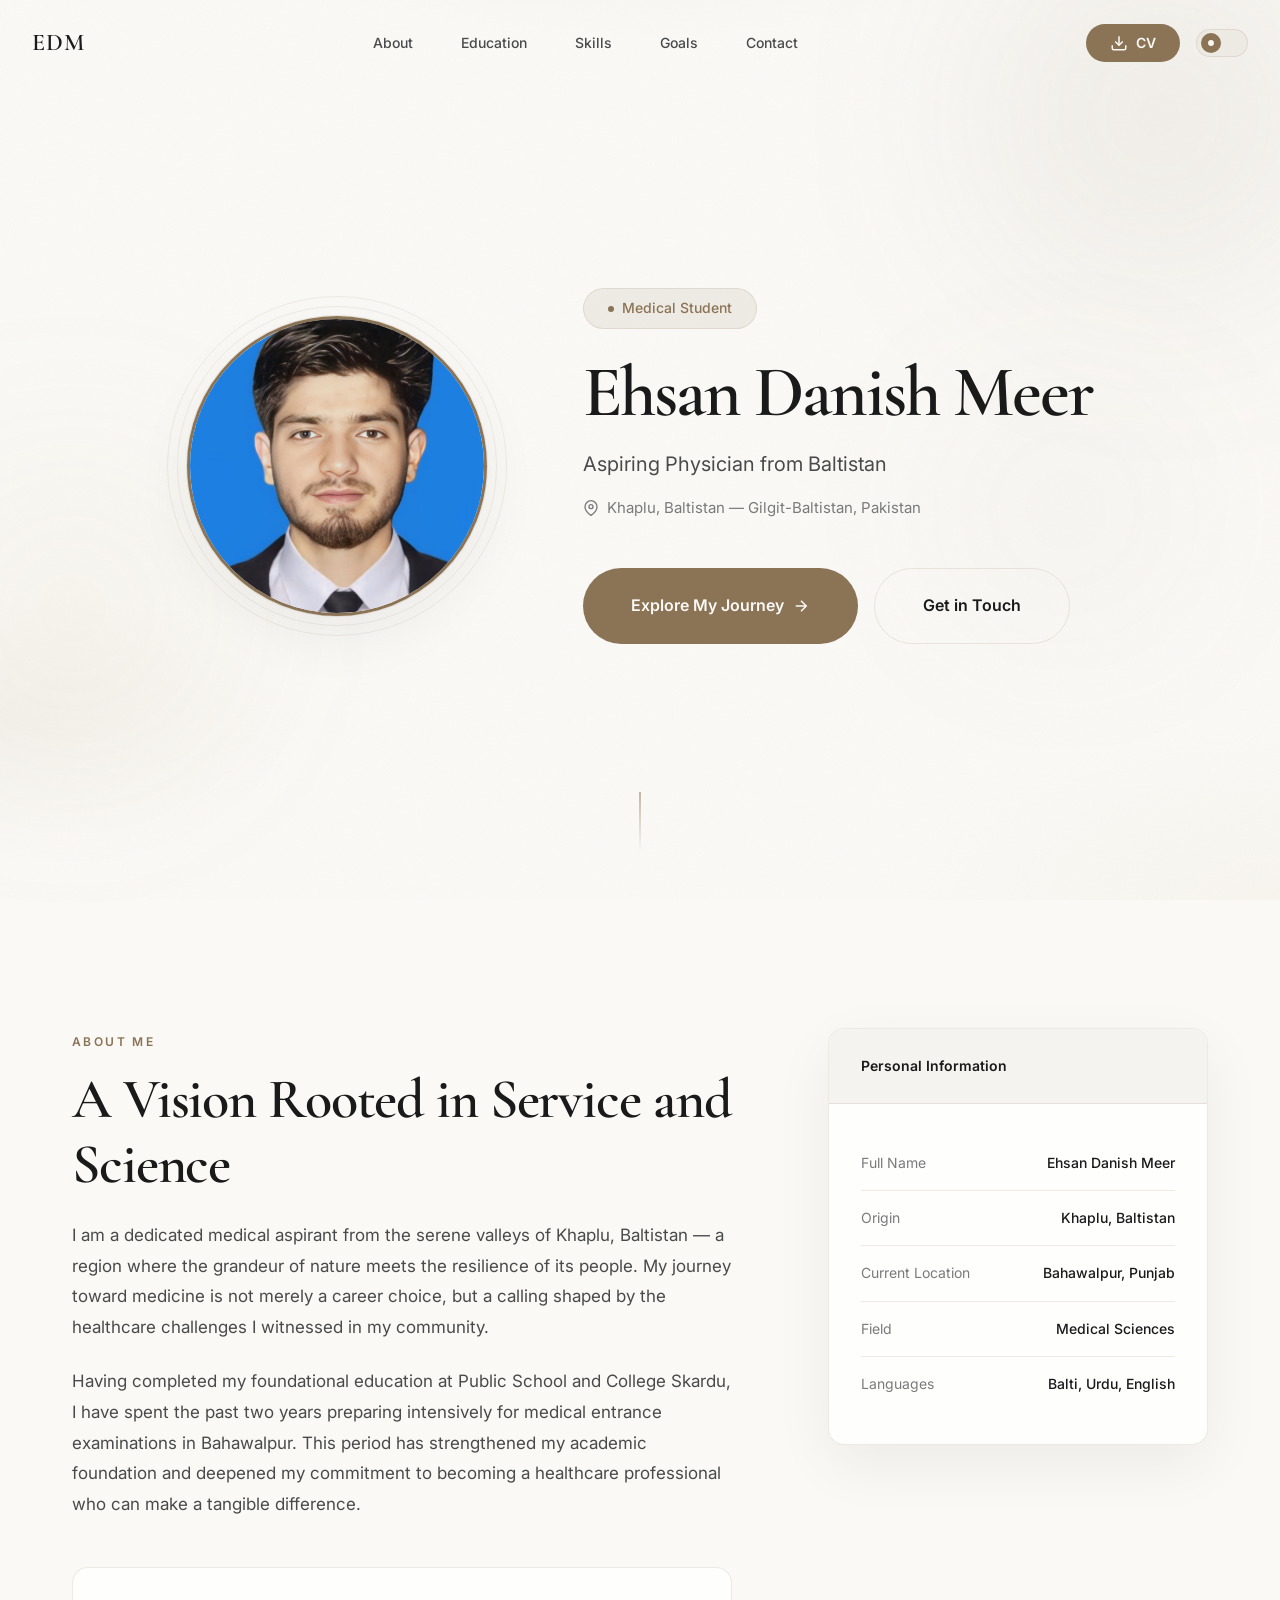
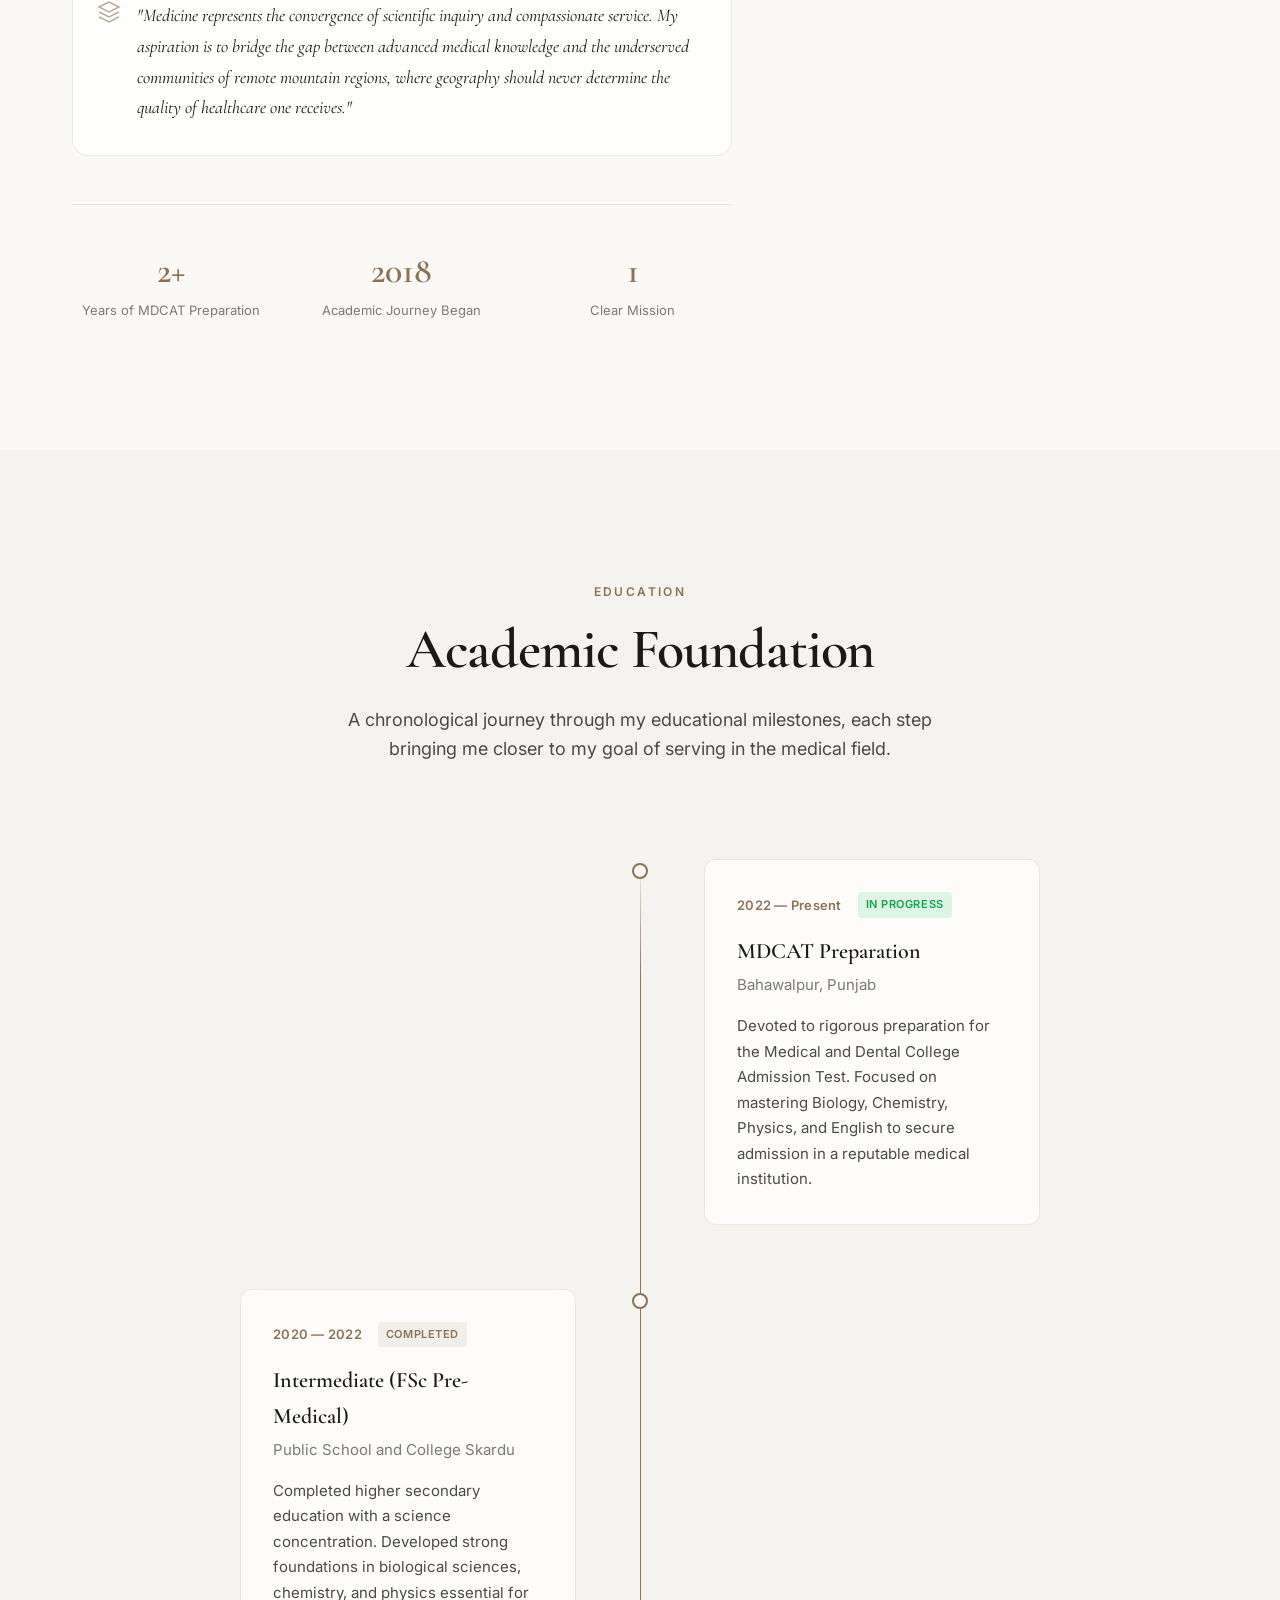
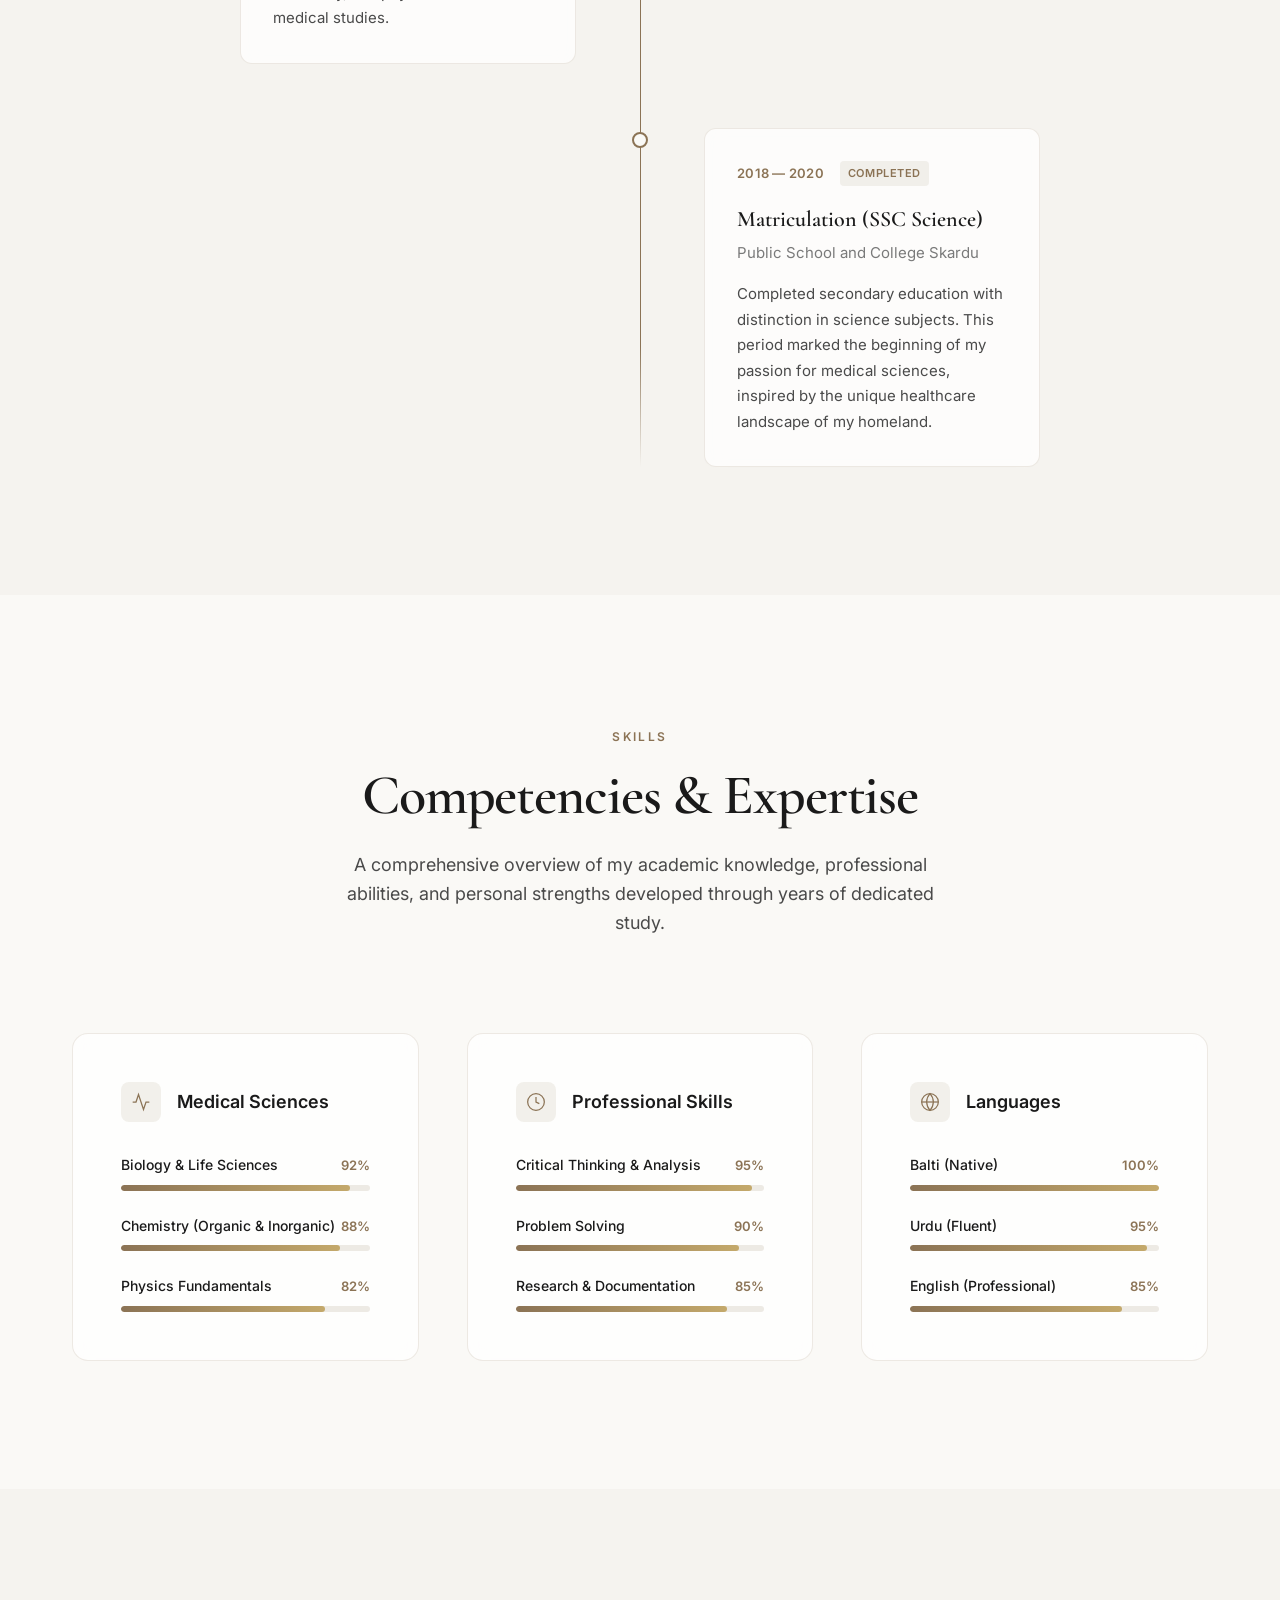
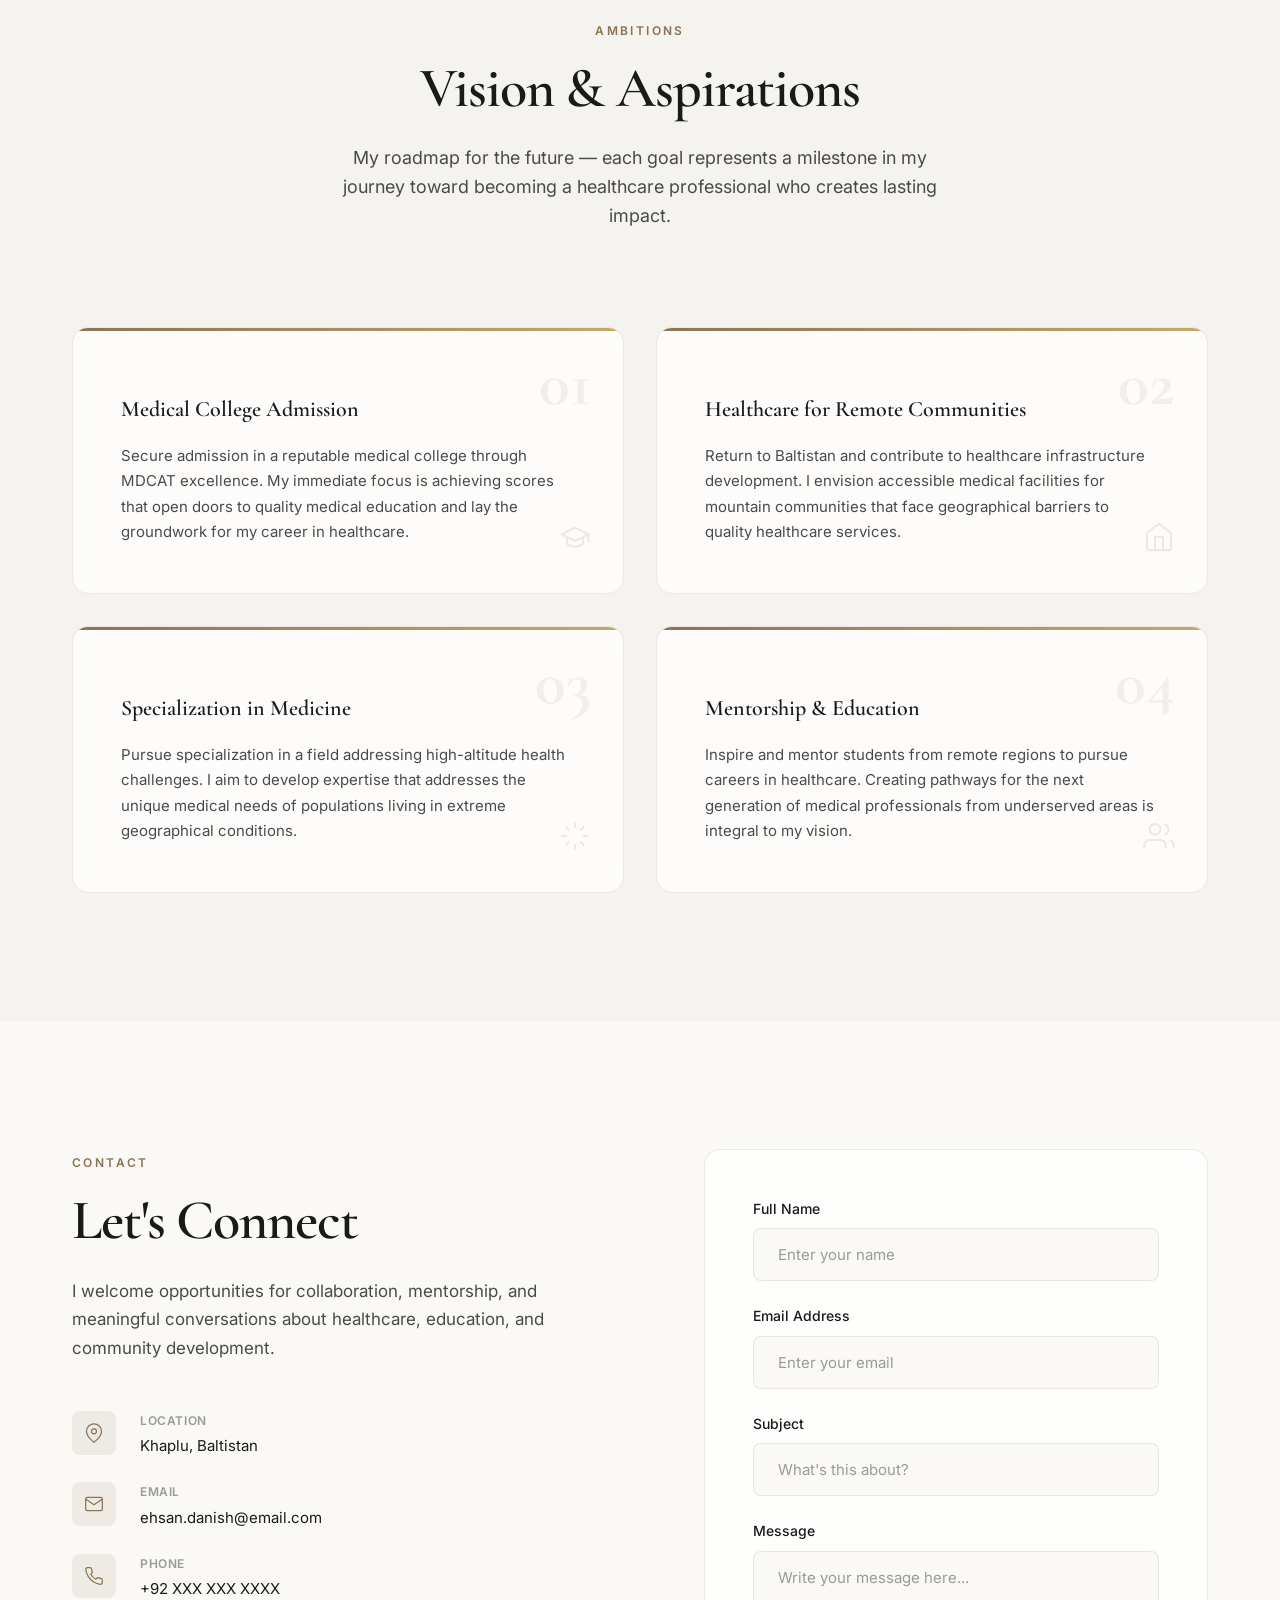
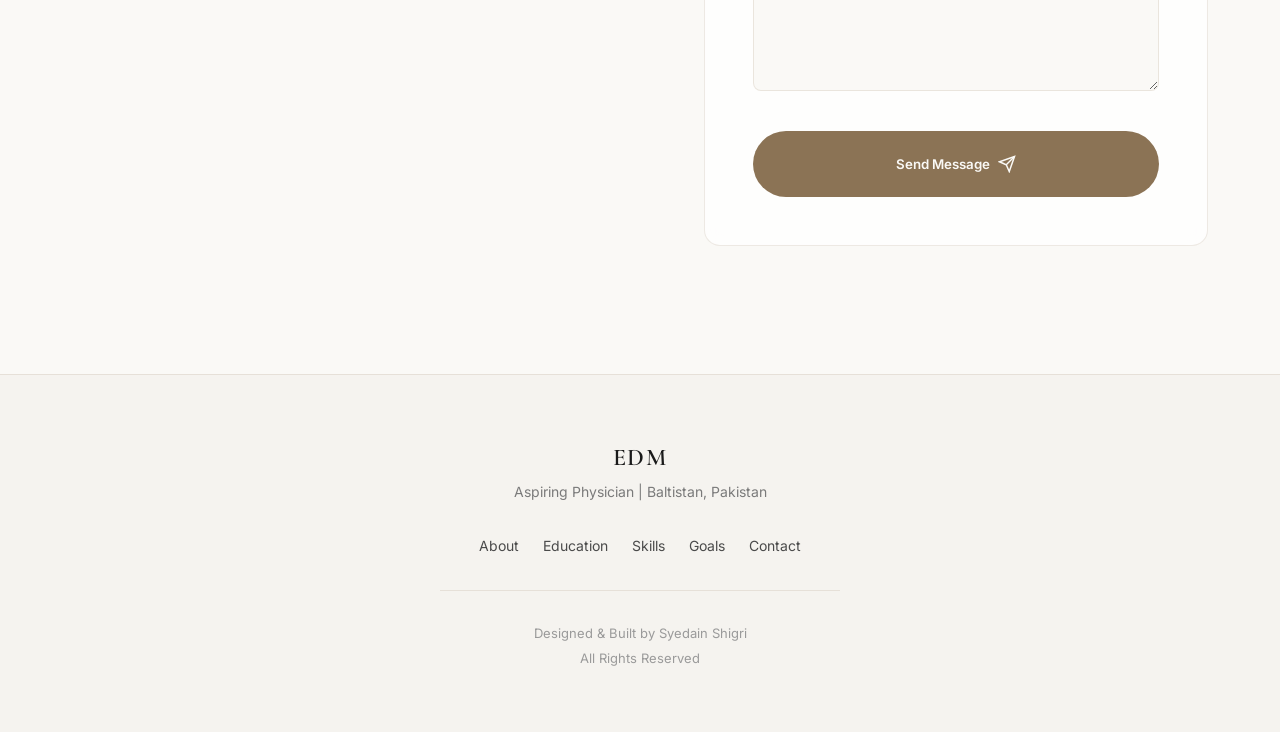
==== commit 0d1323e0: "excel education system update" ====
--- a/index.html
+++ b/index.html
@@ -553,7 +553,7 @@
                     <a href="#contact">Contact</a>
                 </div>
                 <div class="footer-bottom">
-                    <p class="copyright">Designed & Built by Ehsan Danish Meer</p>
+                    <p class="copyright">Designed & Built by Syedain Shigri</p>
                     <p class="copyright">All Rights Reserved</p>
                 </div>
             </div>
